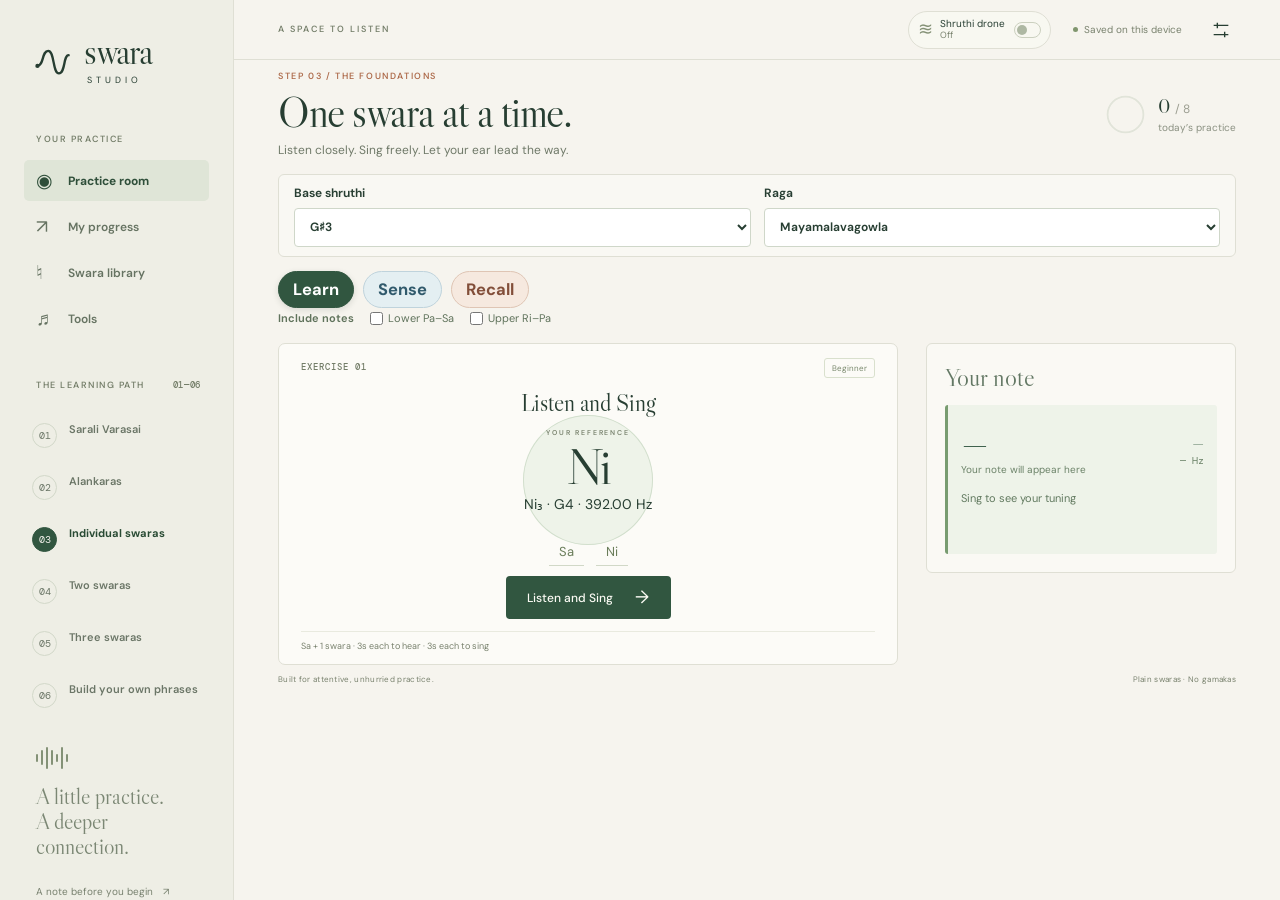
==== swara-studio/index.html @ 6e3288e9 "Give students longer to read feedback before retries" ====
<!doctype html>
<html lang="en">
<head>
  <meta charset="UTF-8"><meta name="viewport" content="width=device-width, initial-scale=1.0">
  <meta name="robots" content="noindex, nofollow, noarchive">
  <meta name="theme-color" content="#f5f3ed">
  <meta name="description" content="Practice Carnatic swaras, develop your ear, and see your singing in real time. A personal music practice studio.">
  <title>Swara Studio — Listen. Sing. Find your pitch.</title>
  <link rel="icon" href="icon.svg" type="image/svg+xml">
  <link rel="stylesheet" href="styles.css?v=20261127-6">
  <script type="module" src="app.js?v=20261127-8"></script>
</head>
<body>
  <a class="skip-link" href="#main">Skip to practice</a>
  <aside class="sidebar">
    <a class="brand" href="#practice" aria-label="Swara Studio home"><svg viewBox="0 0 40 40" fill="none" aria-hidden="true"><path d="M6 25c6 0 4-14 10-14s4 21 10 21 4-17 9-17" stroke="currentColor" stroke-width="2.2" stroke-linecap="round"/><circle cx="6" cy="25" r="2" fill="currentColor"/></svg><span>swara<span class="brand-sub">STUDIO</span></span></a>
    <div class="side-label">YOUR PRACTICE</div>
    <nav class="main-nav" aria-label="Main navigation">
      <button class="nav-item active" data-view="practice"><span class="nav-icon">◉</span> Practice room</button>
      <button class="nav-item" data-view="progress"><span class="nav-icon">↗</span> My progress</button>
      <button class="nav-item" data-view="library"><span class="nav-icon">♮</span> Swara library</button>
      <button class="nav-item" data-view="tools"><span class="nav-icon">♬</span> Tools</button>
    </nav>
    <div class="path-heading"><span class="side-label">THE LEARNING PATH</span><span class="tiny-label">01—06</span></div>
    <nav class="learning-path" aria-label="Training steps">
      <button class="path-item" data-view="sarali"><span class="path-number">01</span><span>Sarali Varasai</span></button>
      <button class="path-item" data-view="alankara"><span class="path-number">02</span><span>Alankaras</span></button>
      <button class="path-item active" data-step="1"><span class="path-number">03</span><span>Individual swaras</span></button>
      <button class="path-item" data-step="2"><span class="path-number">04</span><span>Two swaras</span></button>
      <button class="path-item" data-step="3"><span class="path-number">05</span><span>Three swaras</span></button>
      <button class="path-item" data-view="session"><span class="path-number">06</span><span>Build your own phrases</span></button>
    </nav>
    <div class="sidebar-bottom"><div class="small-sound" aria-hidden="true"><i></i><i></i><i></i><i></i><i></i><i></i><i></i></div><p>A little practice.<br>A deeper connection.</p><button id="help-open" class="text-button">A note before you begin <span>↗</span></button></div>
  </aside>
  <div class="workspace">
    <header class="topbar"><span class="topbar-label">A SPACE TO LISTEN</span><div class="topbar-right"><button id="drone-toggle" class="drone-button" aria-label="Shruthi drone: off" aria-pressed="false"><span class="drone-symbol" aria-hidden="true">≋</span><span>Shruthi drone<small id="drone-status">Off</small></span><span class="switch" aria-hidden="true"></span></button><span class="local-status"><i></i> Saved on this device</span><button id="settings-open" class="icon-button" aria-label="Practice settings"><svg viewBox="0 0 24 24" fill="none" stroke="currentColor" stroke-width="1.5" aria-hidden="true"><path d="M4 7h16M4 17h16M8 4v6M16 14v6"/></svg></button></div></header>
    <main id="main" tabindex="-1">
      <section id="sarali-view" class="view" hidden></section>
      <section id="alankara-view" class="view" hidden></section>
      <section id="practice-view" class="view">
        <div class="page-heading"><div><p class="eyebrow" id="step-eyebrow">STEP 03 / THE FOUNDATIONS</p><h1 id="page-title">One swara at a time.</h1><p class="page-description" id="page-description">Listen closely. Sing freely. Let your ear lead the way.</p></div><div class="daily-goal"><svg viewBox="0 0 48 48" aria-hidden="true"><circle cx="24" cy="24" r="20"/><circle id="goal-ring" cx="24" cy="24" r="20"/></svg><span><strong id="today-count">0 <span>/ 8</span></strong><small>today’s practice</small></span></div></div>
        <div class="session-bar"><div id="practice-selection" class="practice-selection"></div></div>
        <div id="exercise-tabs" class="exercise-tabs" role="tablist" aria-label="Practice type"><button role="tab" aria-selected="true" data-mode="sing">Learn</button><button role="tab" aria-selected="false" data-mode="name">Sense</button><button role="tab" aria-selected="false" data-mode="memory">Recall</button></div>
        <div id="octave-options" class="octave-options" role="group" aria-label="Additional notes"><span>Include notes</span><label><input id="include-lower" type="checkbox"> Lower Pa–Sa</label><label><input id="include-upper" type="checkbox"> Upper Ri–Pa</label></div>
        <div class="practice-layout">
          <section class="exercise-panel" id="exercise-panel" aria-labelledby="exercise-title">
            <div class="exercise-header"><span class="label" id="exercise-count">EXERCISE 01</span><span class="level-tag" id="level-tag">Beginner</span></div>
            <h2 id="exercise-title">Listen and Sing</h2>
            <section id="feedback" class="feedback" aria-live="polite" hidden></section>
            <div class="note-stage" id="note-stage"><div class="sound-orbit" aria-hidden="true"><svg viewBox="0 0 230 230"><circle cx="115" cy="115" r="109"/><circle cx="115" cy="115" r="91"/><circle cx="115" cy="115" r="73"/><path d="M1 115h27m174 0h27M115 1v27m0 174v27"/></svg></div><div class="recall-fill" id="recall-fill" role="progressbar" aria-label="Pitch feedback for the current swara" aria-valuemin="0" aria-valuemax="100" aria-valuenow="0" aria-valuetext="No singing detected"><div id="pitch-fill-segments" class="pitch-fill-segments" aria-hidden="true"></div></div><div class="reference-note"><span class="note-kicker" id="note-kicker">YOUR REFERENCE</span><strong id="target-name">Sa</strong><span id="target-western">G♯3 · 207.65 Hz</span><span id="pitch-feedback-state" class="pitch-feedback-state"></span></div></div>
            <div class="sequence" id="sequence" hidden></div>
            <div class="phase-strip"><span class="phase-dot" id="phase-dot"></span><span id="phase-label">A quiet breath, then begin.</span><span class="phase-time" id="phase-time"></span></div>
            <div class="exercise-actions"><button id="preview-note" class="secondary-button" aria-label="Play the swara"><svg viewBox="0 0 20 20" fill="none" stroke="currentColor" stroke-width="1.5" aria-hidden="true"><path d="M3 8v4h3l4 3V5L6 8H3zM13 6c3 2 3 6 0 8M15 3c5 4 5 10 0 14"/></svg><span>Play</span></button><button id="begin" class="primary-button"><span>Listen and Sing</span><span aria-hidden="true">→</span></button></div>
            <div id="answer-options" class="answer-options" hidden aria-label="Name the swaras in order"></div>
            <div id="answer-controls" class="answer-controls" hidden><button id="answer-undo" class="secondary-button" type="button" disabled>Undo last</button><button id="answer-clear" class="secondary-button" type="button" disabled>Clear all</button><button id="answer-submit" class="primary-button" type="button" disabled>Check answer <span aria-hidden="true">→</span></button></div>
            <div class="panel-foot"><span id="duration-caption">3s per reference swara · 3s singing</span></div>
          </section>
          <aside class="pitch-panel" aria-labelledby="pitch-title">
            <h2 id="pitch-title">Your note</h2>
            <div class="practice-live-readout" aria-label="Current sung pitch">
              <div class="practice-live-notes"><div><strong id="detected-note" aria-live="polite">—</strong><span id="detected-full">Your note will appear here</span></div><div><strong id="detected-western">—</strong><span id="detected-hz">— Hz</span></div></div>
              <p id="detected-cents">Sing to see your tuning</p>
            </div>
          </aside>
        </div>
        <footer class="page-footer"><span>Built for attentive, unhurried practice.</span><span>Plain swaras · No gamakas</span></footer>
      </section>
      <section id="progress-view" class="view" hidden></section>
      <section id="session-view" class="view" hidden></section>
      <section id="library-view" class="view" hidden></section>
      <section id="tools-view" class="view" hidden></section>
    </main>
  </div>
  <dialog id="settings-dialog"><form method="dialog"><div class="dialog-heading"><div><p class="eyebrow">MAKE IT YOURS</p><h2>Practice settings</h2></div><button class="icon-button dialog-close" aria-label="Close settings" value="cancel">✕</button></div><p class="dialog-description">A comfortable starting note makes room for better listening.</p><label for="shruthi-select">Base shruthi <span>Your Sa</span></label><select id="shruthi-select"></select><label for="raga-select">Raga</label><select id="raga-select"><option value="mayamalavagowla">Mayamalavagowla</option><option value="kalyani">Kalyani</option><option value="sankarabharanam">Sankarabharanam</option><option value="harikambhoji">Harikambhoji</option><option value="kharaharapriya">Kharaharapriya</option><option value="mohanam">Mohanam</option></select><p class="field-note">Practice notes and naming choices follow the selected raga. Explore their scales in the Swara library.</p><label for="level-select">Difficulty</label><select id="level-select"><option value="beginner">Beginner · ±35 cents</option><option value="intermediate">Intermediate · ±25 cents</option><option value="advanced">Advanced · ±15 cents</option></select><div class="form-columns"><div><label for="duration-select">Reference swara playback</label><select id="duration-select"><option value="3" selected>3 seconds per swara</option><option value="5">5 seconds per swara</option><option value="10">10 seconds per swara</option></select></div><div><label for="response-select">Time to sing</label><select id="response-select"><option value="3" selected>3 seconds per note</option><option value="5">5 seconds per note</option><option value="10">10 seconds per note</option></select></div></div><button id="settings-save" value="save" class="primary-button full-width">Save settings <span>→</span></button></form></dialog>
  <dialog id="help-dialog"><form method="dialog"><div class="dialog-heading"><div><p class="eyebrow">WELCOME TO SWARA STUDIO</p><h2>Make space for a note.</h2></div><button class="icon-button" aria-label="Close guide">✕</button></div><div class="help-steps"><p><strong>01 &nbsp; Settle into your shruthi.</strong>Choose a comfortable base shruthi in Practice settings. You can change your Sa anytime.</p><p><strong>02 &nbsp; Listen, then sing.</strong>Use headphones and a quiet room. Begin practice, allow the microphone, and follow the prompts.</p><p><strong>03 &nbsp; Watch your voice.</strong>During practice, Your note shows the swara you are singing. Open Tools → Sing when you want the full pitch graph.</p></div><p class="privacy-note">Your microphone is used for pitch feedback and singing practice when you start them. Recordings and pitch analysis stay in this browser. Progress is saved on this device.</p><button class="primary-button full-width">Let’s practice <span>→</span></button></form></dialog>
  <div id="toast" class="toast" role="status" hidden></div>
</body>
</html>
---- swara-studio/styles.css ----
@import url('https://fonts.googleapis.com/css2?family=DM+Sans:wght@400;450;500;550;600;650;700&family=DM+Mono:wght@400;500&family=Libre+Caslon+Display&display=swap');
:root{--paper:#f6f4ee;--panel:#fcfbf7;--ink:#273e32;--muted:#7b8075;--line:#dfdfd4;--green:#315640;--pale:#e9ede2;--accent:#ac6848;--serif:'Libre Caslon Display',Georgia,serif;--sans:'DM Sans',Arial,sans-serif;--mono:'DM Mono',monospace}*{box-sizing:border-box}body{margin:0;background:var(--paper);color:var(--ink);font:14px/1.5 var(--sans);-webkit-font-smoothing:antialiased}button,input,select{font:inherit}button,a,select{-webkit-tap-highlight-color:transparent}button{color:inherit;cursor:pointer}button:disabled{cursor:wait;opacity:.55}button{border:0;background:none}a{color:inherit;text-decoration:none}button:focus-visible,a:focus-visible,select:focus-visible{outline:2px solid var(--accent);outline-offset:4px}button:hover:not(:disabled){filter:brightness(.96)}[hidden]{display:none!important}h1,h2,h3,p{margin:0}svg{display:block}small{font-size:12px}.skip-link{position:fixed;z-index:100;left:16px;top:-100px;background:var(--panel);padding:12px}.skip-link:focus{top:12px}.sidebar{position:fixed;inset:0 auto 0 0;width:234px;border-right:1px solid var(--line);padding:36px 24px 26px;display:flex;flex-direction:column;background:#eeeee5;z-index:10}.brand{display:flex;gap:10px;align-items:center;margin:0 7px 48px}.brand svg{width:43px;height:43px}.brand>span{font-family:var(--serif);font-size:37px;line-height:.82;letter-spacing:-1.5px}.brand-sub{font-family:var(--sans);font-size:9px;letter-spacing:4px;display:block;margin-top:11px;margin-left:3px}.side-label,.label,.tiny-label,.eyebrow,.note-kicker,.topbar-label{font-size:10px;font-weight:550;letter-spacing:1.5px}.side-label{color:#868b7f;font-size:9px}.sidebar>.side-label{margin-left:12px}.main-nav{display:grid;gap:5px;margin-top:14px}.nav-item{text-align:left;display:flex;align-items:center;gap:12px;padding:11px 12px;border-radius:5px;font-size:12px;color:#667362}.nav-icon{font-size:19px;line-height:1;width:20px;font-weight:400}.nav-item.active{background:#dfe5d7;color:#2f4f3a;font-weight:600}.path-heading{display:flex;justify-content:space-between;align-items:center;margin:40px 8px 18px 12px}.tiny-label{font-family:var(--mono);font-size:9px;letter-spacing:.7px;color:#8b8f82}.learning-path{display:grid;gap:5px}.path-item{display:flex;gap:12px;text-align:left;padding:10px 8px;border-radius:4px;position:relative;font-size:11px;align-items:flex-start;color:#6b7667}.path-number{height:25px;width:25px;flex-shrink:0;border:1px solid #d2d8c9;border-radius:50%;display:grid;place-items:center;font:10px var(--mono);margin-top:2px}.path-item.active .path-number{background:var(--green);color:#f6f4ee;border-color:var(--green)}.path-item.active{color:#294b34}.path-item.active>span:last-child{font-weight:600}.path-item small{display:block;font-size:10px;color:#909486;font-weight:400;margin-top:3px}.sidebar-bottom{margin-top:auto;padding:30px 12px 0}.sidebar-bottom p{font-family:var(--serif);font-size:22px;line-height:1.15;color:#7b8774;margin-top:16px}.text-button{font-size:10px;padding:0;margin-top:24px;color:#78816f;display:flex;gap:10px}.small-sound{display:flex;align-items:center;gap:3px;height:20px;color:#849277}.small-sound i{width:2px;height:8px;background:currentColor;border-radius:2px}.small-sound i:nth-child(2n){height:15px}.small-sound i:nth-child(3n){height:22px}.workspace{margin-left:234px}.topbar{height:77px;display:flex;align-items:center;justify-content:space-between;padding:0 44px;border-bottom:1px solid var(--line)}.topbar-label{font-size:9px;color:#8a8d80;letter-spacing:2px}.topbar-right{display:flex;gap:22px;align-items:center}.local-status{font-size:10px;color:#929587;display:flex;align-items:center;gap:6px}.local-status i{width:5px;height:5px;border-radius:100%;background:#80966e}.icon-button{width:32px;height:32px;display:grid;place-items:center}.icon-button svg{width:22px;height:22px}main{max-width:1440px;padding:36px 44px 0;margin:0 auto;outline:none}.page-heading{display:flex;justify-content:space-between;align-items:center;margin-bottom:30px}.eyebrow{color:var(--accent);font-size:9px;letter-spacing:1.6px}.page-heading h1{font:54px/1.12 var(--serif);letter-spacing:-1.5px;margin-top:8px}.page-description{color:#898d7f;font-size:12px;margin-top:9px}.daily-goal{display:flex;gap:11px;align-items:center}.daily-goal svg{width:43px;height:43px;transform:rotate(-90deg)}.daily-goal circle{fill:none;stroke:#e1e4d9;stroke-width:2}.daily-goal circle:last-child{stroke:#789169;stroke-dasharray:125.67;stroke-dashoffset:125.67;transition:stroke-dashoffset .4s}.daily-goal strong{font:20px var(--serif);display:block}.daily-goal strong span{font:12px var(--sans);color:#9b9d90}.daily-goal small{font-size:10px;color:#8a9081;display:block;margin-top:2px}.session-bar{display:flex;border:1px solid var(--line);border-radius:6px;background:#f9f8f3;min-height:74px;align-items:center}.session-setting{display:flex;flex-direction:column;text-align:left;gap:5px;padding:12px 24px;min-width:205px;border-right:1px solid var(--line)}.label{color:#939587;font-size:8px;letter-spacing:1.3px}.session-setting>span:last-child{display:flex;gap:11px;align-items:baseline;width:100%}.session-setting strong{font-size:13px;font-weight:500}.session-setting small{font:9px var(--mono);color:#979b8d}.chevron{margin-left:auto;font-size:14px;color:#929887}.raga-setting{flex:1}.raga-setting strong{font-size:12px}.drone-button{display:flex;align-items:center;gap:12px;padding:15px 21px;font-size:11px;text-align:left}.drone-button small{display:block;font-size:9px;color:#999f8f}.drone-symbol{font-size:27px;color:#849176}.switch{width:27px;height:16px;border:1px solid #cbd0bf;border-radius:20px;padding:2px;margin-left:4px}.switch:after{content:'';display:block;background:#aeb8a3;width:10px;height:10px;border-radius:50%;transition:transform .2s}.drone-button[aria-pressed=true] .switch{background:var(--green);border-color:var(--green)}.drone-button[aria-pressed=true] .switch:after{background:#fff;transform:translateX(10px)}.exercise-tabs{display:flex;gap:27px;border-bottom:1px solid var(--line);margin:26px 0 24px}.exercise-tabs button{padding:0 0 14px;font-size:11px;position:relative;color:#8b9082;white-space:nowrap}.exercise-tabs button[aria-selected=true]{color:var(--green);font-weight:600}.exercise-tabs button[aria-selected=true]:after{content:'';position:absolute;bottom:-1px;left:0;right:0;height:2px;background:var(--green)}.practice-layout{display:grid;grid-template-columns:minmax(0,1fr) 224px;gap:28px}.exercise-panel{background:var(--panel);border:1px solid var(--line);border-radius:7px;padding:22px 28px 15px;min-width:0}.exercise-header{display:flex;justify-content:space-between;align-items:center}.exercise-header .label{font-family:var(--mono);font-size:9px;letter-spacing:1px}.level-tag{font-size:8px;color:#78886c;border:1px solid #d9e0cd;border-radius:3px;padding:3px 7px}.exercise-panel h2{font:29px/1.2 var(--serif);text-align:center;letter-spacing:-.2px;margin-top:23px}.exercise-instruction{text-align:center;font-size:11px;color:#949689;margin:8px auto 0;max-width:390px;min-height:17px}.note-stage{height:229px;display:flex;align-items:center;justify-content:center;position:relative;margin-top:5px}.sound-orbit{position:absolute;width:211px;opacity:.85;transition:transform .5s}.sound-orbit circle{fill:none;stroke:#e5e8db;stroke-width:1}.sound-orbit circle:nth-child(2){stroke-dasharray:1 5}.sound-orbit path{fill:none;stroke:#e2e6d8;stroke-width:1}.reference-note{display:flex;flex-direction:column;align-items:center;z-index:1}.note-kicker{font-size:7px;color:#9aa18c;letter-spacing:1.8px}.reference-note>strong{font:77px/.98 var(--serif);letter-spacing:-2px;margin:10px 0 8px}.reference-note>span:last-child{font:9px var(--mono);color:#909b82;letter-spacing:.2px}.note-stage.playing .sound-orbit{animation:breathe 2s infinite ease-in-out}.note-stage.playing .sound-orbit circle{stroke:#b5c4a1}.note-stage.recording .sound-orbit circle{stroke:#c3a689}.note-stage.recording .sound-orbit{animation:breathe 2s infinite ease-in-out}.phase-strip{display:flex;justify-content:center;align-items:center;gap:7px;font-size:10px;color:#8f9586;min-height:24px;margin-bottom:18px}.phase-dot{width:5px;height:5px;background:#b6bfaa;border-radius:50%}.phase-time{font-family:var(--mono)}.phase-dot.active{background:#a56544;animation:blink 1.2s infinite}.exercise-actions{display:flex;gap:12px;justify-content:center}.primary-button,.secondary-button{height:43px;border-radius:4px;padding:0 18px;display:flex;align-items:center;justify-content:center;gap:22px;font-size:11px;font-weight:500}.primary-button{color:#fbfbf4;background:var(--green);min-width:165px}.primary-button span:last-child:not(:first-child){font-size:18px;font-weight:400}.secondary-button{border:1px solid #dfe3d5;background:#fafbf5;color:#6d7e60;gap:8px}.secondary-button svg{width:17px;height:17px}.panel-foot{border-top:1px solid #e9eadf;display:flex;justify-content:space-between;gap:8px;margin-top:22px;padding-top:14px;font-size:8px;color:#9da292;align-items:center}.memory-button{display:flex;align-items:center;gap:6px;font-size:8px;padding:0}.checkbox{border:1px solid #cbd4bd;width:10px;height:10px;border-radius:2px}.memory-button[aria-pressed=true] .checkbox{background:var(--green);border-color:var(--green)}.session-aside{padding:2px 0}.aside-title{display:flex;align-items:center;justify-content:space-between;margin-bottom:18px}.aside-title h2{font:21px var(--serif)}.aside-title .tiny-label{font-size:7px}.swara-grid{display:grid;grid-template-columns:repeat(4,1fr);gap:6px}.swara-key{height:62px;border:1px solid #dce0d1;border-radius:4px;display:flex;flex-direction:column;align-items:center;justify-content:center;gap:3px}.swara-key strong{font:22px/1 var(--serif)}.swara-key small{font:8px var(--mono);color:#9aa18f}.swara-key.active{background:var(--green);border-color:var(--green);color:#f5f5ec}.swara-key.active small{color:#b5c6a8}.swara-key .upper-dot{position:absolute;margin-top:-20px}.lesson-note{border-bottom:1px solid var(--line);padding:24px 0 23px;margin-bottom:20px}.lesson-note .eyebrow{font-size:8px;letter-spacing:1px;color:#a07a57}.lesson-note p{font:21px/1.3 var(--serif);margin-top:10px;color:#78836a}.note-signature{font-size:8px;color:#a0a58f;margin-top:16px;display:flex;gap:9px}.note-signature span{font-size:16px;line-height:10px}.session-summary>.label{display:block;margin-bottom:10px}.session-summary>div{display:flex;justify-content:space-between;font-size:10px;color:#8e9681;padding:6px 0}.session-summary strong{font:11px var(--mono);color:#637456}.pitch-panel{border:1px solid var(--line);border-radius:6px;background:#faf9f4;margin-top:26px;padding:22px 25px 0}.pitch-header{display:flex;align-items:center;justify-content:space-between}.pitch-header h2{font:24px var(--serif)}.pitch-header p{font-size:10px;color:#969c8b;margin-top:4px}.chart-legend{display:flex;gap:16px;font-size:8px;color:#8f9783}.chart-legend>span{display:flex;align-items:center;gap:5px}.chart-legend i{width:14px;height:2px;background:#95a97b}.chart-legend .legend-reference{border-top:1px dashed #c3b79c;background:none}.chart-wrap{height:180px;position:relative;margin-top:20px}#pitch-chart{width:100%;height:100%;display:block}.chart-empty{position:absolute;inset:0;display:flex;align-items:center;justify-content:center;gap:13px;pointer-events:none}.chart-empty>span{font:34px var(--serif);color:#b1baa4}.chart-empty p{color:#99a18e;font-size:11px;background:#faf9f4;padding:7px}.chart-empty small{display:block;color:#b0b5a6;font-size:9px;margin-top:4px}.pitch-readings{border-top:1px solid var(--line);display:flex;align-items:center;gap:44px;padding:17px 0}.pitch-readings>div:not(.pitch-status){min-width:100px}.pitch-readings strong{display:block;font:21px var(--serif);margin-top:4px}.pitch-readings strong small{font:9px var(--sans);color:#a2a893}.pitch-status{margin-left:auto;display:flex;align-items:center;gap:8px;font-size:9px;color:#9aa18f}.pitch-status i{height:5px;width:5px;border-radius:50%;background:#bdc6b2}.pitch-status i.on{background:#709263}.page-footer{display:flex;justify-content:space-between;font-size:8px;color:#a6ab9b;letter-spacing:.3px;padding:23px 0 27px}.feedback{margin-top:18px;padding:20px 24px;border-left:3px solid #879e71;background:#e9eddf;font-size:12px}.feedback h3{font:25px var(--serif);margin-bottom:5px}.feedback p{color:#6f7d61;line-height:1.7;max-width:650px}.feedback-actions{display:flex;gap:10px;margin-top:16px;align-items:center;flex-wrap:wrap}.feedback-actions audio{height:31px;width:200px}.feedback .secondary-button{height:34px}.feedback-stat{font-family:var(--mono);font-size:10px;margin-top:10px;color:#627653}.sequence{display:flex;justify-content:center;gap:12px;margin:-5px 0 10px}.sequence span{padding:4px 10px;border-bottom:1px solid #d1d8c7;color:#6a7d5a;font-size:13px}.sequence span.current{border-bottom:2px solid var(--accent);color:var(--accent)}.answer-options{display:grid;grid-template-columns:repeat(4,1fr);gap:8px;margin-top:16px}.answer-options button{border:1px solid #d2dac5;padding:10px;border-radius:4px;font-family:var(--serif);font-size:21px}.answer-options button:hover{background:#e9edde}.answer-options button.correct{background:#d5e2c6}.answer-options button.incorrect{background:#eddfd1}dialog{border:1px solid #dce0d0;border-radius:8px;padding:28px 32px;width:530px;max-width:calc(100% - 32px);background:var(--panel);color:var(--ink);box-shadow:0 20px 100px #26372026}dialog::backdrop{background:#21332655;backdrop-filter:blur(3px)}.dialog-heading{display:flex;align-items:flex-start;justify-content:space-between;gap:12px}.dialog-heading h2{font:35px/1.2 var(--serif);margin-top:6px}.dialog-description{font-size:12px;color:#8f9785;margin:14px 0 25px}dialog label{display:flex;justify-content:space-between;font-size:11px;font-weight:500;margin:16px 0 7px}dialog label span{color:#9ba18f;font-size:10px;font-weight:400}select{display:block;width:100%;border:1px solid #d7decc;border-radius:4px;padding:11px;background:#f7f8ef;color:#526948;font-size:12px}.field-note{font-size:10px;color:#979e8a;margin:8px 0 14px}.form-columns{display:grid;grid-template-columns:1fr 1fr;gap:16px}.full-width{width:100%;margin-top:24px;justify-content:space-between}.help-steps{display:grid;gap:20px;margin:27px 0}.help-steps p{font-size:12px;color:#8a9580;line-height:1.7}.help-steps strong{display:block;color:#53694a;font-size:12px;margin-bottom:4px}.privacy-note{font-size:10px;color:#969e8b;padding-top:16px;border-top:1px solid var(--line);line-height:1.7}.toast{position:fixed;bottom:25px;left:50%;transform:translateX(-50%);padding:13px 20px;background:#2d4a35;color:#f5f5eb;border-radius:5px;font-size:12px;max-width:90vw;z-index:100}.progress-intro{font:44px var(--serif);margin:12px 0 9px}.empty-progress{border-block:1px solid var(--line);padding:55px 0;margin-top:30px;display:flex;justify-content:space-between;align-items:center;gap:20px}.empty-progress h2{font:31px var(--serif);margin-bottom:8px}.empty-progress p{color:var(--muted);font-size:12px}.progress-stats{display:grid;grid-template-columns:repeat(3,1fr);border-block:1px solid var(--line);margin:30px 0}.progress-stats>div{padding:24px 0}.progress-stats strong{font:42px var(--serif);display:block;margin-top:8px}.data-table{width:100%;border-collapse:collapse;font-size:12px;margin-top:22px}.data-table td,.data-table th{text-align:left;border-bottom:1px solid var(--line);padding:16px 10px}.data-table th{font-size:9px;letter-spacing:1px;color:#939c86;font-weight:500}.data-table td{color:#78866c}.data-table td:first-child{color:var(--ink)}.section-title{font:29px var(--serif);margin:30px 0 9px}.library-note{border-left:2px solid #aab999;padding-left:20px;font:24px/1.4 var(--serif);color:#7c896c;margin:27px 0}.library-scale{display:flex;gap:8px;align-items:center;color:#819470;font:24px var(--serif);margin-top:26px;flex-wrap:wrap}.library-scale span{font:11px var(--sans);color:#aaa}.recommendation{padding:20px 0;border-block:1px solid var(--line);margin:24px 0;display:flex;justify-content:space-between;align-items:center;gap:20px}.recommendation p{font-size:12px;color:#8c9680;max-width:480px}.recommendation strong{display:block;font:24px var(--serif);color:var(--ink);margin-bottom:6px}.result-notes{display:flex;gap:12px;margin:12px 0;flex-wrap:wrap}.result-notes span{font-size:11px;border-bottom:1px solid #bbc9a9;padding:3px 0}.warning-text{color:#a36c4b!important}@keyframes breathe{50%{transform:scale(1.035);opacity:.6}}@keyframes blink{50%{opacity:.3}}@media(min-width:1500px){main{padding-top:48px}.page-heading{margin-bottom:36px}.note-stage{height:270px}.exercise-panel h2{margin-top:30px}.pitch-panel{margin-top:30px}.chart-wrap{height:200px}.practice-layout{grid-template-columns:minmax(0,1fr) 270px;gap:36px}}@media(max-width:1190px){.sidebar{width:209px;padding-inline:18px}.workspace{margin-left:209px}.topbar{padding:0 28px}main{padding:30px 28px 0}.practice-layout{grid-template-columns:minmax(0,1fr) 195px;gap:20px}.exercise-panel{padding-inline:20px}.exercise-tabs{gap:19px}.session-setting{padding-inline:18px;min-width:166px}.raga-setting small{display:none}.drone-button{padding-inline:15px;gap:8px}.pitch-readings{gap:22px}.exercise-panel h2{font-size:27px}.panel-foot{font-size:7px}.memory-button{font-size:7px}.lesson-note p{font-size:19px}}@media(max-width:980px){.sidebar{width:180px;padding-inline:14px}.workspace{margin-left:180px}.brand{gap:4px;margin-left:0}.brand>span{font-size:34px}.nav-item{padding:10px 7px;font-size:11px;gap:8px}.path-item{gap:8px;padding-inline:2px;font-size:10px}.path-heading{margin-inline:4px}.path-item small{font-size:8px}.path-number{width:23px;height:23px}.practice-layout{grid-template-columns:minmax(0,1fr)}.session-aside{display:grid;grid-template-columns:1fr 1fr;gap:0 25px}.aside-title{grid-column:1;margin-bottom:12px}.swara-grid{grid-column:1;grid-row:2}.lesson-note{grid-column:2;grid-row:1/4;padding:0;margin:0;border:0}.session-summary{display:none}.session-bar{flex-wrap:wrap}.drone-button{padding-inline:12px}.session-setting{min-width:145px;padding:13px}.session-setting strong{font-size:11px}.raga-setting{min-width:170px}.session-setting small{font-size:8px}.page-heading h1{font-size:46px}.daily-goal{gap:7px}.daily-goal small{font-size:8px}.exercise-tabs{justify-content:space-between;gap:10px}.exercise-tabs button{font-size:10px}.pitch-readings{gap:20px}.pitch-readings>div:not(.pitch-status){min-width:80px}.pitch-status{max-width:90px}.local-status{display:none}.topbar{height:65px}}@media(max-width:720px){.sidebar{position:static;width:auto;height:auto;border-right:0;border-bottom:1px solid var(--line);padding:15px 20px;flex-direction:row;align-items:center;justify-content:space-between;flex-wrap:wrap;gap:14px}.brand{margin:0;gap:5px}.brand svg{width:30px;height:30px}.brand>span{font-size:29px}.brand-sub{font-size:6px;letter-spacing:3px;margin-top:7px}.sidebar>.side-label,.path-heading,.sidebar-bottom{display:none}.main-nav{display:flex;margin:0;gap:5px}.nav-item{font-size:0;padding:8px}.nav-icon{font-size:20px}.learning-path{display:flex;width:100%;justify-content:space-between;gap:3px;border-top:1px solid var(--line);padding-top:11px}.path-item{align-items:center;gap:5px;padding:2px}.path-item>span:last-child{font-size:9px}.path-item small{display:none}.path-item:nth-child(n+3)>span:last-child{display:none}.path-number{width:22px;height:22px;font-size:8px}.workspace{margin-left:0}.topbar{height:42px;padding:0 20px}.topbar-label{font-size:7px}.icon-button{height:28px;width:28px}.topbar-right{gap:6px}main{padding:26px 20px 0}.page-heading{margin-bottom:23px;align-items:flex-start}.page-heading h1{font-size:44px;margin-top:8px}.eyebrow{font-size:8px}.page-description{font-size:10px;max-width:230px;line-height:1.7}.daily-goal{margin-top:20px}.daily-goal svg{width:33px;height:33px}.daily-goal strong{font-size:17px}.daily-goal small{font-size:7px}.session-bar{border-radius:5px}.session-setting{min-width:0;width:37%;padding:10px 12px;gap:5px}.session-setting>span:last-child{gap:6px}.session-setting small{display:none}.session-setting strong{font-size:10px}.session-setting.raga-setting{width:63%;border-right:0}.drone-button{width:100%;justify-content:flex-start;border-top:1px solid var(--line);padding:8px 12px;gap:9px}.drone-button small{display:inline;margin-left:8px}.drone-symbol{font-size:21px;line-height:1}.drone-button .switch{margin-left:auto}.exercise-tabs{gap:22px;overflow-x:auto;margin-top:23px;justify-content:flex-start}.exercise-tabs button{font-size:9px;padding-bottom:12px}.practice-layout{gap:22px}.exercise-panel{padding:16px 16px 12px}.exercise-panel h2{font-size:26px;margin-top:19px}.exercise-instruction{font-size:10px;max-width:280px;line-height:1.6}.note-stage{height:215px}.sound-orbit{width:198px}.reference-note>strong{font-size:74px}.reference-note>span:last-child{font-size:8px}.primary-button,.secondary-button{font-size:10px;padding-inline:13px;gap:10px;min-width:0;height:42px}.primary-button{min-width:139px}.exercise-actions{gap:8px}.panel-foot{font-size:7px}.memory-button{font-size:7px}.session-aside{gap:0 20px}.aside-title h2{font-size:20px}.aside-title .tiny-label{display:none}.swara-grid{gap:4px}.swara-key{height:48px}.swara-key strong{font-size:19px}.swara-key small{font-size:6px}.lesson-note p{font-size:19px}.lesson-note .eyebrow{font-size:7px}.note-signature{font-size:7px;margin-top:12px}.pitch-panel{padding:18px 16px 0;margin-top:24px}.pitch-header h2{font-size:23px}.pitch-header p{font-size:9px;max-width:175px}.chart-legend{flex-direction:column;gap:6px;font-size:7px}.chart-wrap{height:170px;margin-top:13px}.pitch-readings{gap:12px;flex-wrap:wrap;padding:14px 0}.pitch-readings>div:not(.pitch-status){flex:1;min-width:70px}.pitch-readings strong{font-size:19px}.pitch-readings .label{font-size:6px}.pitch-status{display:none}.page-footer{font-size:7px;gap:12px}.form-columns{grid-template-columns:1fr;gap:0}dialog{padding:23px}.dialog-heading h2{font-size:32px}.empty-progress{align-items:flex-start;flex-direction:column}.progress-stats strong{font-size:34px}.data-table{font-size:10px}.data-table td,.data-table th{padding:12px 5px}.data-table th{font-size:7px}.recommendation{align-items:flex-start;flex-direction:column}.page-heading h1.long-title{font-size:37px}}@media(prefers-reduced-motion:reduce){*,*:before,*:after{animation:none!important;transition:none!important}}
/* Keep the paper palette legible at small sizes. */
.page-description,.exercise-instruction,.phase-strip,.pitch-header p,.help-steps p,.dialog-description{color:#6f7968}.side-label,.label,.tiny-label,.topbar-label,.note-kicker{color:#737d68}.path-item small,.local-status,.session-setting small,.drone-button small,.swara-key small,.note-signature,.session-summary>div,.field-note,.chart-legend,.pitch-status,.page-footer,.panel-foot,.chart-empty p,.chart-empty small{color:#78816d}.reference-note>span:last-child{color:#738367}.exercise-tabs button{color:#727e68}.lesson-note p{color:#647456}.label{font-size:9px}.exercise-instruction,.phase-strip{font-size:12px}.primary-button,.secondary-button{font-size:12px}.panel-foot,.memory-button{font-size:9px}.pitch-header p{font-size:11px}.pitch-status{font-size:10px}.session-summary>div{font-size:11px}.chart-legend{font-size:9px}.exercise-panel h2{margin-top:19px}.note-stage{height:210px}.exercise-tabs{margin-top:24px;margin-bottom:22px}@media(max-width:720px){.exercise-instruction{font-size:11px}.phase-strip{font-size:10px}.panel-foot,.memory-button{font-size:8px}.primary-button,.secondary-button{font-size:11px}.pitch-header p{font-size:10px}.label{font-size:8px}.session-setting strong{font-size:12px}.exercise-tabs button{font-size:10px}.note-stage{height:205px}.page-description{font-size:11px}.path-item{min-height:28px}.swara-key small{font-size:7px}}

/* Local practice layout: keep the pitch trace beside the note controls. */
.practice-layout{grid-template-columns:minmax(0,1fr) minmax(300px,360px);align-items:start}
.practice-layout>.pitch-panel{margin-top:0;padding:22px 20px 4px;min-width:0}
.practice-layout .pitch-header h2{font-size:24px}
.chart-target{display:flex;align-items:baseline;justify-content:space-between;gap:8px;margin-top:18px;padding:12px 0;border-top:1px solid var(--line)}
.chart-target strong{font:21px var(--serif);color:var(--green);text-align:right}
.practice-layout .chart-legend{justify-content:flex-start;gap:14px}
.practice-layout .chart-wrap{height:215px;margin-top:12px}
.practice-layout .chart-empty{flex-direction:column;gap:4px;text-align:center}
.practice-layout .chart-empty p{font-size:10px}
.practice-layout .pitch-readings{display:grid;grid-template-columns:1fr 1fr;gap:12px;padding-top:14px}
.practice-layout .pitch-readings>div:not(.pitch-status){min-width:0}
.practice-layout .pitch-readings strong{font-size:20px}
.practice-layout .pitch-status{display:flex;grid-column:1/-1;margin:0}
.practice-layout.listening-only{grid-template-columns:minmax(0,760px);justify-content:center}
.practice-layout.listening-only>.pitch-panel{display:none}
.exercise-panel.show-result #exercise-title,.exercise-panel.show-result .exercise-instruction,.exercise-panel.show-result .note-stage,.exercise-panel.show-result .sequence,.exercise-panel.show-result .phase-strip,.exercise-panel.show-result .exercise-actions,.exercise-panel.show-result .answer-options,.exercise-panel.show-result .panel-foot{display:none}
.exercise-panel.show-result .feedback{margin-top:14px;padding:16px 18px;border-radius:4px}
.exercise-panel.show-result .feedback h3{font-size:23px}
.exercise-panel.show-result .feedback-actions{margin-top:12px}
@media(max-width:1080px){.practice-layout{grid-template-columns:minmax(0,1fr) 300px}}
@media(max-width:850px){.practice-layout{grid-template-columns:1fr}.practice-layout>.pitch-panel{margin-top:0}.practice-layout .chart-wrap{height:190px}}
@media(min-width:851px) and (max-height:900px){
  .topbar{height:60px}
  main{padding-top:10px}
  .page-heading{margin-bottom:15px}
  .page-heading h1{font-size:43px;margin-top:4px}
  .page-description{margin-top:5px}
  .session-bar{min-height:58px}
  .session-setting{padding-top:8px;padding-bottom:8px}
  .drone-button{padding-top:9px;padding-bottom:9px}
  .exercise-tabs{margin-top:14px;margin-bottom:12px}
  .exercise-tabs button{padding-bottom:10px}
  .exercise-panel{padding:14px 22px 10px}
  .exercise-panel h2{font-size:24px;margin-top:11px}
  .exercise-instruction{margin-top:4px}
  .note-stage{height:125px;margin-top:0}
  .sound-orbit{width:122px}
  .reference-note>strong{font-size:50px;margin:4px 0 3px}
  .phase-strip{margin-bottom:8px}
  .panel-foot{margin-top:12px;padding-top:8px}
  .practice-layout>.pitch-panel{padding:14px 18px 4px}
  .practice-layout .pitch-header h2{font-size:21px}
  .chart-target{margin-top:9px;padding:8px 0}
  .practice-layout .chart-wrap{height:145px}
  .practice-layout .pitch-readings{padding-top:10px;padding-bottom:10px}
  .page-footer{padding-top:8px;padding-bottom:8px}
}

.chart-legend .legend-reference{border:0;background:#729363}
.chart-legend .legend-voice{background:#b27752}
.chart-legend .legend-playing{width:7px;height:7px;border-radius:50%;background:#456e4b}
.chart-empty{display:none}
@media(min-width:851px) and (max-height:900px){.practice-layout .chart-wrap{height:165px}}
.raga-grid{display:grid;grid-template-columns:repeat(2,minmax(0,1fr));gap:12px;margin:22px 0 30px}
.raga-card{border:1px solid var(--line);border-radius:6px;background:var(--panel);padding:18px;min-width:0}
.raga-card.selected{border-color:#9eae91;background:#f4f7ef}
.raga-card-heading,.raga-actions{display:flex;align-items:center;justify-content:space-between;gap:10px}
.raga-current{font-size:9px;color:var(--green);background:#dce8d4;padding:4px 7px;border-radius:10px}
.raga-card h2{font:27px var(--serif);color:var(--ink);margin:12px 0 7px}
.raga-card p{font-size:11px;line-height:1.55;color:var(--muted);min-height:34px}
.raga-scale{display:grid;grid-template-columns:72px minmax(0,1fr);gap:6px 10px;border-top:1px solid var(--line);padding-top:13px;margin-top:13px}
.raga-scale span{font-size:9px;color:var(--muted)}
.raga-scale strong{font:11px var(--mono);font-weight:500;color:var(--green);overflow-wrap:anywhere}
.raga-actions{margin-top:16px;flex-wrap:wrap}
.raga-actions .secondary-button{height:34px;min-width:0;padding:0 11px;font-size:10px}
.raga-actions a{font-size:10px;color:var(--green)}
@media(max-width:850px){.raga-grid{grid-template-columns:1fr}.raga-card p{min-height:0}}
dialog{max-height:calc(100vh - 32px);overflow-y:auto}

/* Short listening and tala games live beside the regular learning path. */
.challenge-toolbar{display:flex;align-items:center;justify-content:space-between;gap:16px;margin:23px 0 18px;padding:12px 17px;background:#f0f2e9;border:1px solid var(--line);border-radius:5px;color:#697a62;font-size:11px}
.challenge-toolbar strong{color:var(--green);font-weight:600}
.challenge-toolbar button{margin-left:8px;color:#50714d;text-decoration:underline;font-size:10px}
.challenge-toolbar label{display:flex;align-items:center;gap:10px;white-space:nowrap}
.challenge-toolbar select{width:auto;min-width:108px;padding:8px;font-size:11px}
.challenge-layout{display:grid;grid-template-columns:minmax(250px,310px) minmax(0,1fr);gap:20px;align-items:start}
.challenge-list{display:grid;gap:7px}
.challenge-card{display:grid;grid-template-columns:30px minmax(0,1fr) auto;gap:11px;align-items:start;text-align:left;width:100%;padding:13px 14px;border:1px solid var(--line);border-radius:5px;background:#faf9f4;color:var(--ink)}
.challenge-card:hover,.challenge-card:focus-visible{border-color:#92a887;background:#f4f7ef}
.challenge-card.selected{border-color:#75936e;background:#edf3e8;box-shadow:inset 3px 0 #75936e}
.challenge-card-number{font:17px var(--serif);color:#8ca17e}
.challenge-card small{display:block;font:8px var(--mono);letter-spacing:.7px;color:#718368;margin-bottom:3px}
.challenge-card strong{display:block;font:19px var(--serif);font-weight:400;line-height:1.1}
.challenge-card em{display:none}
.challenge-card-score{font:9px var(--mono);color:#587851;white-space:nowrap}
.challenge-stage{min-height:435px;padding:24px 28px;border:1px solid var(--line);border-radius:5px;background:var(--panel)}
.challenge-stage h2{font:33px/1.1 var(--serif);margin:9px 0 6px}
.challenge-stage>p:not(.challenge-status){color:#71816b;font-size:11px;line-height:1.55}
.challenge-feedback{margin:17px 0 0;padding:14px 17px;background:#f2eee4;border-left:3px solid #b59972;border-radius:3px;color:#755b42}
.challenge-feedback.good{background:#e9f0e3;border-left-color:#789a6c;color:#55754c}
.challenge-feedback strong{display:block;font:21px var(--serif)}
.challenge-feedback p{font-size:11px;line-height:1.5;margin-top:3px}
.challenge-display{display:flex;align-items:center;justify-content:center;min-height:165px;margin:18px 0 14px;border:1px dashed #d6decf;border-radius:5px;background:#fafbf6;text-align:center;padding:12px}
.challenge-placeholder>span{display:block;font:42px var(--serif);color:#a2b396}
.challenge-placeholder p{max-width:280px;color:#83917d;font-size:12px;line-height:1.5;margin:7px auto 0}
.challenge-mystery{font:34px/1.2 var(--serif);color:var(--green)}
.challenge-mystery span{color:#9bab91;padding:0 12px}
.challenge-mystery small{display:block;font:10px var(--sans);color:#889681;margin-top:8px}
.challenge-beat{font:68px/1 var(--serif);color:var(--green)}
.challenge-beat small{display:block;font:12px var(--sans);color:#82977a;margin-top:5px}
.challenge-beat.ghost{color:#aab5a4}
.challenge-phrase{display:flex;gap:9px;align-items:stretch;justify-content:center;flex-wrap:wrap}
.challenge-phrase span{min-width:58px;padding:12px 7px;border:1px solid #d7e0ce;border-radius:4px;font:22px var(--serif);color:#6d8562}
.challenge-phrase span.current{background:#e2ecd8;border-color:#88a779;color:#3f6540}
.challenge-phrase small{display:block;font:8px var(--mono);color:#71896e;margin-bottom:3px}
.challenge-options{display:flex;flex-wrap:wrap;gap:8px;margin:9px 0}
.challenge-options button{min-width:67px;padding:9px 13px;border:1px solid #cbd9c2;border-radius:4px;background:#fafbf5;color:#4f704b;font:19px var(--serif)}
.challenge-options button:hover,.challenge-options button:focus-visible{background:#e2edda}
.challenge-controls{display:flex;flex-wrap:wrap;align-items:center;gap:9px;margin-top:15px}
.challenge-controls .primary-button,.challenge-controls .secondary-button{height:39px;font-size:11px;min-width:0}
.challenge-tap{padding:14px 20px;border-radius:6px;border:1px solid #64865c;background:#dae8d1;color:#345d34;font-size:14px;font-weight:600;touch-action:manipulation;user-select:none}
.challenge-tap:active{transform:scale(.97);background:#bdd5b5}
.challenge-tap:disabled{opacity:.55;cursor:default}
.challenge-status{min-height:18px;margin-top:13px;font-size:11px;color:#788872}
@media(max-width:1100px){.challenge-layout{grid-template-columns:230px minmax(0,1fr)}.challenge-stage{padding:20px}}
@media(max-width:850px){.challenge-layout{grid-template-columns:1fr}.challenge-list{grid-template-columns:repeat(2,minmax(0,1fr))}.challenge-card{grid-template-columns:25px minmax(0,1fr) auto}.challenge-stage{min-height:390px}}
@media(max-width:580px){
  #challenges-view .progress-intro{font-size:35px;line-height:1.08;margin-top:8px}
  #challenges-view .page-description{max-width:100%;line-height:1.5}
  .challenge-toolbar{align-items:flex-start;flex-direction:column;margin:15px 0 12px;padding:10px 12px;gap:8px}
  .challenge-layout{display:flex;flex-direction:column;gap:10px}
  .challenge-list{display:flex;overflow-x:auto;max-width:100%;gap:7px;padding-bottom:5px;scroll-snap-type:x proximity}
  .challenge-card{flex:0 0 158px;grid-template-columns:20px minmax(0,1fr);gap:5px;padding:9px 10px;min-height:62px;scroll-snap-align:start}
  .challenge-card-number{font-size:15px}
  .challenge-card strong{font-size:17px}
  .challenge-card small{font-size:7px}
  .challenge-card{position:relative;padding-right:17px}
  .challenge-card-score{display:block;position:absolute;top:5px;right:5px;font-size:8px}
  .challenge-stage{width:100%;min-height:360px;padding:18px}
  .challenge-stage h2{font-size:29px}
  .challenge-display{min-height:125px;margin:13px 0}
  .challenge-mystery{font-size:28px}
  .challenge-phrase span{min-width:47px;font-size:19px}
}

/* Practice choices and editable naming answers. */
.exercise-tabs button{font-weight:650}
.exercise-tabs button[aria-selected=true]{font-weight:700}
.sequence span.chosen{background:#e4ecda;border-bottom:2px solid #63885c;border-radius:3px 3px 0 0;color:#315c35}
.answer-controls{display:flex;justify-content:center;align-items:center;gap:8px;flex-wrap:wrap;margin-top:10px}
.answer-controls .secondary-button,.answer-controls .primary-button{height:37px;min-width:0;padding:0 13px;font-size:11px}
.answer-controls .primary-button{margin-left:8px}
.exercise-panel.show-result .answer-controls{display:none}

/* Tools share the selected shruthi and raga with the practice room. */
.tool-tabs{display:flex;gap:26px;margin:24px 0 18px;border-bottom:1px solid var(--line)}
.tool-tabs button{position:relative;padding:0 2px 12px;font-size:12px;font-weight:650;color:#718068}
.tool-tabs button[aria-selected=true]{color:var(--green);font-weight:700}
.tool-tabs button[aria-selected=true]::after{content:'';position:absolute;left:0;right:0;bottom:-1px;height:2px;background:var(--green)}
.tool-surface{border:1px solid var(--line);border-radius:6px;background:var(--panel);padding:24px;max-width:1120px;margin-bottom:28px}
.tool-surface-heading{display:flex;align-items:flex-start;justify-content:space-between;gap:20px;margin-bottom:22px}
.tool-surface-heading h2{font:32px/1.1 var(--serif)}
.tool-surface-heading p{font-size:11px;color:#708069;margin-top:6px;line-height:1.5}
.tool-surface-heading .secondary-button{height:35px;min-width:0;white-space:nowrap;font-size:10px}
.ladder-layout{display:grid;grid-template-columns:minmax(290px,510px) minmax(230px,1fr);gap:35px;align-items:start}
.pitch-ladder{border:1px solid #dbe3d4;border-radius:5px;overflow:hidden;background:#fcfcf8}
.ladder-row{display:grid;grid-template-columns:27px minmax(0,1fr) 120px 55px;gap:10px;align-items:center;width:100%;min-height:34px;padding:0 12px;text-align:left;border-bottom:1px solid #e8ebe2;color:#85907d}
.ladder-row:last-child{border-bottom:0}
.ladder-row:hover,.ladder-row:focus-visible{background:#f0f4eb}
.ladder-row.in-raga{background:#f0f5eb;color:#416846}
.ladder-row.selected{background:#dcebd5;box-shadow:inset 4px 0 #628b5e;color:#294f32}
.ladder-position{font:10px var(--mono);color:#a1ac98}
.ladder-line{height:1px;background:#bbc9b7;position:relative}
.ladder-line::before{content:'';position:absolute;left:0;top:-3px;width:7px;height:7px;border-radius:50%;background:#c7cfc1}
.in-raga .ladder-line::before{background:#6d9367}
.ladder-row strong{font-size:12px;font-weight:650}
.ladder-row small{font:10px var(--mono);text-align:right}
.ladder-side{position:sticky;top:20px;padding-top:8px}
.tool-detail{display:flex;flex-direction:column;gap:7px;border-left:3px solid #7f9e73;background:#edf3e9;padding:17px 19px;color:#4c6b45}
.tool-detail strong{font:34px/1.1 var(--serif);color:#2f5438}
.tool-detail>span:last-child{font-size:11px;line-height:1.5}
.ladder-side>p,.tool-caption{font-size:11px;line-height:1.65;color:#708069;margin-top:18px}
.tool-key{display:flex;align-items:center;gap:7px;margin-top:20px;font-size:10px;color:#71806e;flex-wrap:wrap}
.tool-key i,.tool-key span{display:inline-block;width:9px;height:9px;border-radius:50%;background:#6d9367}
.tool-key span{margin-left:9px;background:#c7cfc1}
.piano-registers{position:relative;height:26px;color:#6d8167;font-size:10px;font-weight:600;white-space:nowrap}
.piano-registers span{position:absolute;top:1px;transform:translateX(-50%)}
.piano-scroll{overflow-x:auto;padding-bottom:12px;scrollbar-color:#b4c3aa #f1f4ec}
.piano{height:200px;position:relative;max-width:none}
.piano-key{position:absolute;top:0;display:flex;align-items:flex-end;justify-content:center;padding:0 2px 14px;white-space:normal;overflow-wrap:anywhere;text-align:center;touch-action:manipulation;transition:background .12s}
.piano-key.white{width:58px;height:196px;border:1px solid #b8c3b2;border-radius:0 0 5px 5px;background:#fffefb;color:#667b64;font-size:9px;z-index:1}
.piano-key.white.in-raga{background:#4f7954;border-color:#3e6545;color:#fff;font-weight:650}
.piano-key.black{width:38px;height:126px;border:1px solid #29392d;border-radius:0 0 4px 4px;background:#3e4940;color:#edf1e9;font-size:8px;z-index:2}
.piano-key.black.in-raga{background:#4f7954;border-color:#3e6545;color:#fff;font-weight:650}
.piano-key.selected{outline:3px solid #ad7650;outline-offset:-4px}
.piano-key.playing{box-shadow:0 4px 13px #3d613d50;outline:3px solid #ad7650;outline-offset:-4px}
.piano-key:focus-visible{outline:3px solid #ad7650;outline-offset:-4px;z-index:3}
.piano-footer{display:flex;align-items:stretch;justify-content:space-between;gap:16px;margin-top:12px}
.piano-footer .tool-detail{flex:1}
.piano-footer .secondary-button{height:auto;min-height:42px;align-self:stretch;white-space:nowrap}
.piano-footer .secondary-button:disabled{cursor:default}
.tool-caption{margin-top:12px}
@media(max-width:700px){
  .tool-surface{padding:16px}
  .tool-surface-heading{flex-direction:column;gap:12px}
  .ladder-layout{grid-template-columns:1fr;gap:12px}
  .ladder-side{position:static;padding:0}
  .pitch-ladder{max-width:none}
  .ladder-row{grid-template-columns:20px minmax(0,1fr) 100px 45px;gap:6px;padding:0 8px}
  .piano-registers{font-size:8px}
  .piano-footer{flex-direction:column}
  .piano-footer .secondary-button{align-self:flex-start;min-height:37px}
}

/* Keep the practice choices together while making their labels prominent. */
.exercise-tabs{display:flex;flex-wrap:nowrap;column-gap:27px;row-gap:2px;overflow:visible}
.exercise-tabs button{width:auto;flex:none;padding:0 0 14px;text-align:left;white-space:nowrap;font-size:16.5px;line-height:1.2}
.tool-tabs{display:grid;grid-template-columns:repeat(2,minmax(0,1fr));gap:0;max-width:1120px}
.tool-tabs button{width:100%;padding:12px 8px 14px;text-align:center;line-height:1.3}

/* One Swara Live display for Tools and every singing exercise. */
.live-toolbar{display:flex;align-items:center;gap:18px;margin:10px 0 16px}
.live-toolbar .primary-button{min-width:130px}
#tool-mic-status{font-size:12px;color:#64775f}
.swara-live-readout,.practice-live-readout{background:#eef3e9;border-left:3px solid #789c70;border-radius:3px;color:#31583c}
.swara-live-readout{padding:17px 21px;margin-bottom:15px}
.swara-live-note-row,.practice-live-notes{display:flex;align-items:center;justify-content:space-between;gap:12px}
.swara-live-note-row>div,.practice-live-notes>div{display:flex;flex-direction:column;min-width:0}
#tool-live-note{font:clamp(38px,4.5vw,58px)/1 var(--serif);overflow-wrap:anywhere}
#tool-live-name,#detected-full{font-size:11px;color:#6b8268;min-height:17px}
.swara-live-western,.practice-live-notes>div:last-child{text-align:right;align-items:flex-end;white-space:nowrap}
#tool-live-western,#detected-western{font:22px var(--serif)}
#tool-live-hz,#detected-hz{font:11px var(--mono);color:#6b8268}
.pitch-feedback-circle{position:relative;width:88px;height:88px;margin:12px auto 0;border-radius:50%;overflow:hidden;background:#f9fcf8;box-shadow:inset 0 0 0 1px #bfd1b9;color:#31583c}
.pitch-feedback-circle .pitch-circle-label{position:absolute;inset:0;display:grid;place-items:center;text-align:center;font:700 11px var(--sans);z-index:1}
.pitch-feedback-circle[data-pitch=sharp] .pitch-circle-label{color:#7d2626}
.pitch-feedback-circle[data-pitch=flat] .pitch-circle-label{color:#244d84}
#tool-live-cents{font-size:11px;margin-top:9px;color:#61795f}
.swara-live-trace{border:1px solid #dbe3d4;border-radius:5px;background:#fcfcf8;padding:13px 15px 10px}
.swara-live-section-heading{display:flex;align-items:center;justify-content:space-between;gap:12px;margin-bottom:6px}
.swara-live-section-heading h3,.swara-live-scale-section h3{font:22px var(--serif)}
.swara-live-section-heading button{height:31px;font-size:10px}
#tool-live-trace{width:100%;height:290px;display:block}
.swara-live-trace>p{font-size:10px;color:#788879;margin:4px 0 0}
.swara-live-scale-section{margin-top:18px}
.swara-live-scale-grid{display:grid;grid-template-columns:repeat(6,minmax(0,1fr));gap:5px;margin-top:10px}
.swara-live-scale-item{display:flex;flex-direction:column;gap:2px;border:1px solid #dce4d6;padding:7px 8px;border-radius:4px;min-width:0;color:#71836e;background:#fbfcf8}
.swara-live-scale-item.in-raga{background:#e9f1e5;border-color:#b9d0b5;color:#315b3c}
.swara-live-scale-item.active{outline:2px solid #ae754f;background:#d8ebd2}
.swara-live-scale-item strong{font-size:12px}
.swara-live-scale-item small{font-size:9px;white-space:nowrap;overflow:hidden;text-overflow:ellipsis}
.practice-live-readout{padding:12px 14px;margin:5px 0 12px}
#detected-note{font:32px/1 var(--serif);overflow-wrap:anywhere}
#detected-full{font-size:9px}
#detected-western{font-size:17px}
#detected-hz{font-size:10px}
.practice-live-caption{display:flex;align-items:center;justify-content:space-between;gap:6px;margin-top:8px;font-size:9px;color:#61795f}
.practice-live-caption .pitch-status{display:flex;align-items:center;gap:4px;margin:0;font-size:9px;white-space:nowrap}
.practice-layout .chart-legend{flex-wrap:wrap;gap:7px 13px}
.practice-layout .chart-wrap{height:208px;margin:8px 0 10px}
@media(min-width:851px) and (max-height:900px){.practice-layout .chart-wrap{height:145px}.practice-live-readout{padding:9px 12px;margin-bottom:8px}}
@media(max-width:720px){.swara-live-scale-grid{grid-template-columns:repeat(3,minmax(0,1fr))}.swara-live-readout{padding:14px}.swara-live-trace{padding:10px}.swara-live-section-heading h3{font-size:19px}#tool-live-trace{height:245px}.practice-layout .chart-legend{flex-direction:row}.practice-live-caption .pitch-status{display:flex}}
@media(max-width:580px){.exercise-tabs button{font-size:13.5px;padding:0 0 12px}.tool-tabs button{font-size:11px;padding-inline:4px}.live-toolbar{flex-direction:column;align-items:flex-start;gap:9px}#tool-live-note{font-size:40px}}
@media(max-width:1190px){.exercise-tabs{gap:19px}}
@media(max-width:980px){.exercise-tabs button{font-size:15px}}
@media(max-width:720px){.exercise-tabs{gap:22px}.exercise-tabs button{font-size:13.5px}}

/* Prominent current settings in both Tools views. */
.tool-surface-heading{align-items:center}
.tool-current-settings{display:flex;align-items:center;flex-wrap:wrap;gap:8px 28px}
.tool-current-settings span{font-size:20px;line-height:1.35;color:#47644c}
.tool-current-settings strong{font-weight:700;color:var(--green)}

/* Swara Live note feedback in practice, without its graph. */
.practice-layout{grid-template-columns:minmax(0,1fr) 310px}
.practice-layout>.pitch-panel{display:flex;flex-direction:column;align-items:stretch;justify-content:flex-start;min-height:230px;padding:18px;text-align:left}
.practice-layout>.pitch-panel h2{font:25px var(--serif);color:#637864}
.practice-layout .practice-live-readout{margin:12px 0 0;padding:15px 13px;flex:1}
.practice-layout #detected-note{font:clamp(34px,3.2vw,48px)/1.05 var(--serif);color:var(--green);margin:0;overflow-wrap:anywhere}
.practice-layout #detected-full{font-size:10px;line-height:1.35;max-width:170px}
.session-heading h1{font:42px/1.1 var(--serif);margin:5px 0 19px}
.session-builder{max-width:1000px;padding:22px 26px 20px;background:var(--panel);border:1px solid var(--line);border-radius:6px;margin-bottom:24px}
.saved-exercises{padding:0 0 17px;margin-bottom:17px;border-bottom:1px solid var(--line)}
.saved-exercises-heading{display:flex;align-items:center;justify-content:space-between;margin-bottom:8px;font-size:12px;color:var(--ink)}
.saved-exercises-heading span{font:10px var(--mono);color:#71816c}
.saved-exercises-controls{display:flex;gap:8px;align-items:stretch}
.saved-exercises-controls select{flex:1;min-width:0;border:1px solid #cfd7c9;border-radius:4px;background:#fff;color:var(--ink);padding:8px 10px}
.saved-exercises-controls button{height:39px;min-width:65px}
.saved-exercises>p{margin-top:6px;font-size:10px;color:#71816c}
.session-fields{display:grid;grid-template-columns:1fr 1fr 145px 145px;gap:13px;margin-bottom:17px}
.session-fields label,.session-notes-label{display:grid;gap:6px;color:var(--ink);font-size:12px;font-weight:650}
.session-fields select,.session-fields input,.session-builder textarea{width:100%;border:1px solid #cfd7c9;border-radius:4px;background:#fff;color:var(--ink);padding:9px 11px;min-height:39px}
.session-builder textarea{display:block;resize:vertical;min-height:72px;font:15px/1.5 var(--mono)}
.session-octave-cue{margin-top:8px;color:#61745e;font:11px var(--mono);white-space:nowrap;overflow-x:auto}
.session-swatches{display:flex;flex-wrap:wrap;gap:7px;margin-top:10px}
.session-swatches button{min-width:37px;padding:6px 9px;border:1px solid #b5c8ad;border-radius:4px;background:#eaf1e6;color:var(--green);font:12px var(--mono)}
.session-swatches button:hover{background:#dce9d6}
.session-builder .field-note{margin-top:8px}
.session-save-row{display:flex;align-items:end;gap:9px;margin-top:14px}
.session-save-row label{display:grid;gap:5px;flex:1;max-width:390px;font-size:12px;font-weight:650}
.session-save-row input{width:100%;min-height:39px;padding:8px 10px;border:1px solid #cfd7c9;border-radius:4px;background:#fff;color:var(--ink)}
.session-save-row button{height:39px;min-width:118px}
.session-error{color:#9b4635;background:#faeee9;border-left:3px solid #ba725b;padding:9px 12px;margin:12px 0;font-size:12px}
.session-actions{display:flex;align-items:center;gap:10px;flex-wrap:wrap;margin-top:18px}
.session-actions .primary-button,.session-actions .secondary-button{height:40px;min-width:95px;padding:0 16px}
.session-mic-label{display:flex;align-items:center;gap:7px;color:#61715e;font-size:12px;margin-left:6px}
.session-mic-label input{accent-color:var(--green)}
.session-status{color:var(--muted);font-size:11px;margin:11px 0 14px}
.session-stage{padding:15px 18px;background:#f0f4eb;border:1px solid #d8e2d2;border-radius:5px;min-height:132px}
.session-stage-top{display:flex;align-items:center;justify-content:space-between;color:#627b5d;font:11px var(--mono)}
.session-stage>strong{display:block;color:var(--green);font:32px/1.1 var(--serif);margin:7px 0 8px}
.session-sequence{display:flex;gap:6px;overflow-x:auto;padding-bottom:5px}
.session-sequence span{flex:none;padding:4px 7px;background:#fff;border:1px solid #d8dfd3;border-radius:3px;font:11px var(--mono);color:#587453}
.session-sequence span.current{background:var(--green);border-color:var(--green);color:white}
.session-progress{height:4px;background:#d6e0d1;border-radius:4px;margin:9px 0}
.session-progress i{display:block;height:100%;width:0;background:#679266;border-radius:4px}
.session-stage>p{font-size:12px;color:#476a48}
#session-view.session-practicing .session-heading,
#session-view.session-practicing .saved-exercises,
#session-view.session-practicing .session-fields,
#session-view.session-practicing .session-notes-label,
#session-view.session-practicing #session-notes,
#session-view.session-practicing .session-octave-cue,
#session-view.session-practicing .session-swatches,
#session-view.session-practicing .session-save-row{display:none}
#session-view.session-practicing .session-builder{padding:14px 16px}
#session-view.session-practicing .session-actions{margin-top:0}
.session-results{margin-top:16px;padding:16px 18px;border:1px solid #c8d9c2;border-radius:5px;background:#eff5eb;color:#355e3b}
.session-results h2{font:25px/1.2 var(--serif);margin-bottom:5px}
.session-results>p{font-size:11px;line-height:1.5}
.session-results>.primary-button{margin-top:12px}
.session-result-lines{display:grid;gap:7px;margin:14px 0}
.session-result-lines>div{display:flex;align-items:baseline;justify-content:space-between;gap:10px;border-bottom:1px solid #d4e2ce;padding-bottom:6px;font-size:11px}
.session-result-lines strong{white-space:nowrap}
.session-result-lines span{text-align:right;color:#61775e}
.session-guidance{font-weight:650}
@media(max-width:700px){.session-builder{padding:17px}.session-fields{grid-template-columns:1fr 1fr}.session-fields label:last-child{grid-column:auto}.session-heading h1{font-size:34px}.session-mic-label{margin-left:0}}
@media(max-width:580px){.saved-exercises-controls{flex-wrap:wrap}.saved-exercises-controls select{flex-basis:100%}.session-save-row{align-items:stretch;flex-direction:column}.session-save-row label{max-width:none}.session-result-lines>div{align-items:flex-start;flex-direction:column;gap:2px}.session-result-lines span{text-align:left}}
.practice-layout #detected-western{font-size:18px}
.practice-layout #detected-hz{font-size:10px}
.practice-layout #detected-cents{display:block;margin-top:10px;font-size:11px;color:#61795f}
@media(max-width:850px){.practice-layout{grid-template-columns:1fr}.practice-layout>.pitch-panel{min-height:185px}}
@media(max-width:700px){.tool-current-settings{display:grid;gap:3px}.tool-current-settings span{font-size:18px}.practice-layout>.pitch-panel{min-height:165px}}

/* Give the three practice choices distinct, readable colors. */
.exercise-tabs{border-bottom:0;column-gap:9px}
.exercise-tabs button{padding:8px 14px;border:1px solid var(--tab-border);border-radius:999px;background:var(--tab-bg);color:var(--tab-ink);font-weight:700}
.exercise-tabs button[data-mode=sing]{--tab-ink:#315640;--tab-bg:#e3eddf;--tab-border:#b9d0b5}
.exercise-tabs button[data-mode=name]{--tab-ink:#315a6c;--tab-bg:#e4eff2;--tab-border:#bfd3dc}
.exercise-tabs button[data-mode=memory]{--tab-ink:#824e39;--tab-bg:#f6e9df;--tab-border:#dfc5b4}
.exercise-tabs button[aria-selected=true]{background:var(--tab-ink);border-color:var(--tab-ink);color:#fff;font-weight:700;box-shadow:0 2px 6px #23332624}
.exercise-tabs button[aria-selected=true]:after{display:none}
.tool-tabs{display:flex;flex-wrap:wrap;gap:9px;max-width:none;border-bottom:0}
.tool-tabs button{width:auto;padding:8px 14px;border:1px solid var(--tab-border);border-radius:999px;background:var(--tab-bg);color:var(--tab-ink);font-size:16.5px;font-weight:700;line-height:1.2}
.tool-tabs button[data-tool=see]{--tab-ink:#315640;--tab-bg:#e3eddf;--tab-border:#b9d0b5}
.tool-tabs button[data-tool=play]{--tab-ink:#315a6c;--tab-bg:#e4eff2;--tab-border:#bfd3dc}
.tool-tabs button[aria-selected=true]{background:var(--tab-ink);border-color:var(--tab-ink);color:#fff;box-shadow:0 2px 6px #23332624}
.tool-tabs button[aria-selected=true]::after{display:none}
@media(max-width:720px){.exercise-tabs{column-gap:7px}.exercise-tabs button{padding:8px 12px}}
@media(max-width:720px){.learning-path{gap:4px;align-items:stretch}.path-item{flex:1;min-width:0;align-items:center;gap:3px;padding:3px 1px}.path-item:nth-child(n+3)>span:last-child{display:block}.path-item>span:last-child{font-size:8px;line-height:1.15}.path-number{margin-top:0}}
.nav-item,.path-item{font-weight:600}
.nav-item.active,.path-item.active>span:last-child{font-weight:700}
.session-source{font-size:12px;color:#5c7557;margin:-8px 0 17px}
.session-sequence{display:grid;gap:7px;overflow:visible}
.session-score-line{display:flex;align-items:center;gap:6px;overflow-x:auto;padding-bottom:3px;white-space:nowrap}
.session-score-line b{flex:none;min-width:41px;color:#6b8067;font-size:10px}
.session-score-line.active-line{background:#e2efdc;border-radius:4px;padding:5px 7px}
.line-live-readout{max-width:560px;margin:12px 0 0;padding:13px 17px}
.line-live-note{font:clamp(34px,3.5vw,48px)/1 var(--serif);overflow-wrap:anywhere}
.line-live-name{min-height:17px;font-size:10px;color:#6b8268}
.line-live-western{font:21px var(--serif)}
.line-live-hz{font:10px var(--mono);color:#6b8268}
.line-live-cents{font-size:11px;color:#61795f;margin-top:9px}
.sarali-panel{max-width:1000px;padding:25px 27px;background:var(--panel);border:1px solid var(--line);border-radius:6px;margin-bottom:24px}
.sarali-top{display:flex;gap:35px;align-items:center;flex-wrap:wrap}
.sarali-top>div{display:grid;gap:5px;min-width:120px}
.sarali-top strong{font:21px var(--serif);color:var(--green)}
.sarali-top button{margin-left:auto}
.sarali-scale{font:14px var(--mono);color:#5c7659;margin:15px 0 9px}
.sarali-instruction{font-size:12px;color:#6b7a66;margin-bottom:19px}
.sarali-tempo-label{display:grid;gap:5px;width:145px;margin-bottom:18px;font-size:11px;font-weight:700;color:#4b6748}
.sarali-tempo-label input{height:38px;border:1px solid #cbd7c5;border-radius:4px;padding:0 10px;background:#fff;color:#294b2c}
.sarali-actions{display:flex;gap:9px;flex-wrap:wrap;align-items:center}
.pattern-line-feedback{display:flex;align-items:baseline;flex-wrap:wrap;gap:5px 12px;margin:10px 0;padding:10px 13px;border:1px solid #c8d9c2;border-radius:5px;background:#eff5eb;color:#355e3b;font-size:11px}
.pattern-line-feedback strong{font-size:14px}
.pattern-line-feedback span{color:#61775e}
.pattern-line-feedback p{flex-basis:100%;line-height:1.4}
.pattern-line-feedback[hidden],.sarali-score-line[hidden],.session-score-line[hidden],.session-results[hidden]{display:none}
.sarali-panel>.session-results{margin:12px 0}
.sarali-score-line.current{background:#eaf3e4;border-radius:4px}
.pattern-stage{margin:10px 0 0;padding:15px 18px}
.pattern-stage .session-stage-top{justify-content:flex-start;gap:12px;flex-wrap:wrap}
.pattern-stage .sarali-score{margin:12px 0 0;background:#fff;padding:10px 13px}
.pattern-stage .sarali-score h2{font-size:18px;margin-bottom:5px}
.pattern-stage .line-live-readout{margin-top:10px}
.pattern-stage>.session-progress{max-width:550px;margin-top:12px}
.sarali-picker{display:grid;grid-template-columns:repeat(14,minmax(0,1fr));gap:5px;margin:0 0 22px}
.sarali-picker button{height:34px;border:1px solid #cbd7c5;border-radius:4px;background:#f2f5ed;color:#53704f;font:11px var(--mono)}
.sarali-picker button[aria-pressed=true]{background:var(--green);border-color:var(--green);color:#fff;font-weight:700}
.sarali-score{border:1px solid #dce4d6;border-radius:5px;background:#f9fbf6;padding:17px 19px;margin-bottom:18px}
.sarali-score h2{font:25px var(--serif);color:var(--green);margin-bottom:11px}
.sarali-score-line{display:flex;align-items:center;gap:8px;overflow-x:auto;padding:7px 0;border-top:1px solid #e8ece3}
.sarali-line-number{flex:none;width:19px;color:#82917b;font:10px var(--mono)}
.sarali-bar{display:flex;gap:6px;flex:none;padding-right:8px;border-right:1px solid #b8c8b0}
.sarali-bar:last-child{border-right:3px double #a8bda3}
.sarali-bar>span{min-width:28px;text-align:center;font:14px var(--mono);color:#406442}
.sarali-bar>span.hold{color:#9fae9b}
.sarali-source{font-size:10px;color:#879384;margin-top:14px;line-height:1.5}
.alankara-picker{display:grid;grid-template-columns:repeat(3,minmax(0,1fr));gap:7px;margin:0 0 20px}
.alankara-picker button{display:flex;align-items:center;gap:10px;min-height:42px;padding:8px 11px;text-align:left;border:1px solid #cbd7c5;border-radius:4px;background:#f2f5ed;color:#53704f}
.alankara-picker button span{font:11px var(--mono)}
.alankara-picker button strong{font-size:11px;font-weight:650}
.alankara-picker button[aria-pressed=true]{background:var(--green);border-color:var(--green);color:#fff}
.alankara-meta{display:flex;align-items:baseline;justify-content:space-between;gap:12px;margin-bottom:9px;color:var(--green)}
.alankara-meta strong{font:22px/1.2 var(--serif)}
.alankara-meta span{font:11px var(--mono);white-space:nowrap}
.sarali-score .sarali-bar>span.current-beat{background:var(--green);border-radius:3px;color:#fff;font-weight:700}
@media(max-width:720px){.alankara-picker{grid-template-columns:repeat(2,minmax(0,1fr))}.alankara-meta{flex-direction:column;gap:3px}}
@media(max-width:720px){.sarali-panel{padding:17px}.sarali-top{gap:12px}.sarali-top>div{min-width:95px}.sarali-top strong{font-size:17px}.sarali-top button{margin-left:0}.sarali-picker{grid-template-columns:repeat(7,minmax(0,1fr))}.sarali-score{padding:13px}.sarali-bar>span{min-width:24px;font-size:12px}.sarali-score-line{gap:5px}}

/* One shruthi and raga selection is shared by the lessons and tools. */
.shared-select{display:grid;gap:6px;min-width:0;color:var(--ink);font-size:12px;font-weight:650}
.shared-select select{width:100%;min-width:0;min-height:39px;border:1px solid #cfd7c9;border-radius:4px;background:#fff;color:var(--ink);padding:9px 11px;font-size:12px}
.practice-selection{display:grid;grid-template-columns:repeat(2,minmax(0,1fr));gap:13px;align-items:center;flex:1;min-width:310px;padding:9px 15px}
.octave-options{display:flex;align-items:center;flex-wrap:wrap;gap:8px 16px;margin:-10px 0 16px;color:#60735c;font-size:11px}
.octave-options>span{font-weight:650}
.octave-options label{display:inline-flex;align-items:center;gap:5px;cursor:pointer}
.octave-options input{accent-color:var(--green);margin:0}
.topbar .drone-button{min-height:38px;padding:5px 9px;border:1px solid var(--line);border-radius:20px;background:#f8f8f1;gap:7px;font-size:10px;line-height:1.1;white-space:nowrap}
.topbar .drone-button[aria-pressed=true]{border-color:#a8c4a3;background:#e6f0e1;color:#244c35}
.topbar .drone-button small{margin-top:2px;font-size:9px}
.topbar .drone-symbol{font-size:18px}
.topbar .drone-button .switch{margin-left:2px}
.workspace>.topbar{position:sticky;top:0;z-index:9;background:var(--paper)}
@media(min-width:721px){
  .sidebar{overflow-y:auto;overscroll-behavior-y:contain;scrollbar-width:thin;scrollbar-color:#b5c1ab transparent}
  .sidebar>*{flex-shrink:0}
}
.tool-current-settings,.sarali-top{display:grid;grid-template-columns:repeat(2,minmax(0,1fr));gap:13px;width:min(100%,590px)}
.tool-surface-heading{width:100%}
@media(max-width:720px){
  .practice-selection{width:100%;min-width:0;padding:10px 12px}
  .topbar .drone-button{min-height:30px;padding:3px 7px;font-size:9px}
  .topbar .drone-symbol{display:none}
  .tool-current-settings,.sarali-top{width:100%;gap:10px}
}

/* The current note fills only while singing is detected. */
.practice-layout.memory-mode{grid-template-columns:minmax(0,1fr);max-width:760px;margin-inline:auto}
.practice-layout.memory-mode>.pitch-panel{display:none}
.recall-fill{display:none;position:absolute;width:154px;height:154px;border-radius:50%;overflow:hidden;background:#eef3e9;box-shadow:inset 0 0 0 1px #d2dfcd;z-index:0}
.practice-layout:not(.listening-only) .recall-fill{display:block}
.pitch-fill-segments{position:absolute;inset:0}
.pitch-fill-segments i{position:absolute;left:0;right:0;display:block;background:#8bc996}
.pitch-fill-segments i[data-pitch=sharp]{background:#e88c84}
.pitch-fill-segments i[data-pitch=flat]{background:#8fb9e6}
.pitch-feedback-state{min-height:14px;margin-top:4px;color:#427b4b;font:10px var(--mono)}
.recall-fill[data-pitch=sharp]~.reference-note .pitch-feedback-state{color:#a84e49}
.recall-fill[data-pitch=flat]~.reference-note .pitch-feedback-state{color:#426fa6}
.memory-mode .reference-note{z-index:1}
.memory-mode .reference-note>strong{color:#244c35}
.exercise-panel.show-result.memory-result{display:flex;flex-direction:column}
.exercise-panel.show-result.memory-result #exercise-title{display:block}
.exercise-panel.show-result.memory-result .sequence{display:flex}
.exercise-panel.show-result.memory-result .feedback{margin-top:18px}
.practice-layout.showing-result{grid-template-columns:minmax(0,760px);justify-content:center}
.practice-layout.showing-result>.pitch-panel{display:none}
.pattern-line-feedback,.session-results{scroll-margin-top:85px}
@media(min-width:851px) and (max-height:900px){.recall-fill{width:130px;height:130px}}
.recall-heard{border-top:1px solid #cbd8c4;margin-top:15px;padding-top:13px}
.recall-heard h4{font-size:11px;letter-spacing:.05em;color:#496b49;margin:0 0 9px}
.recall-heard>div{display:flex;align-items:center;justify-content:space-between;gap:9px;flex-wrap:wrap;margin-top:8px}
.recall-heard p{font-size:12px}
.recall-heard .secondary-button{height:34px;min-width:0;font-size:10px}

.tool-live-instruction{margin:-4px 0 14px;color:#526e4d;font-size:13px;line-height:1.5}
@media(max-width:1050px){.start-grid{grid-template-columns:1fr}.start-purpose{grid-column:auto}}
@media(max-width:620px){.start-card{padding:18px}.start-intro{font-size:18px}.start-selects,.start-notes{grid-template-columns:1fr}.start-note{padding:8px}.start-actions .primary-button,.start-actions .secondary-button{width:100%}}
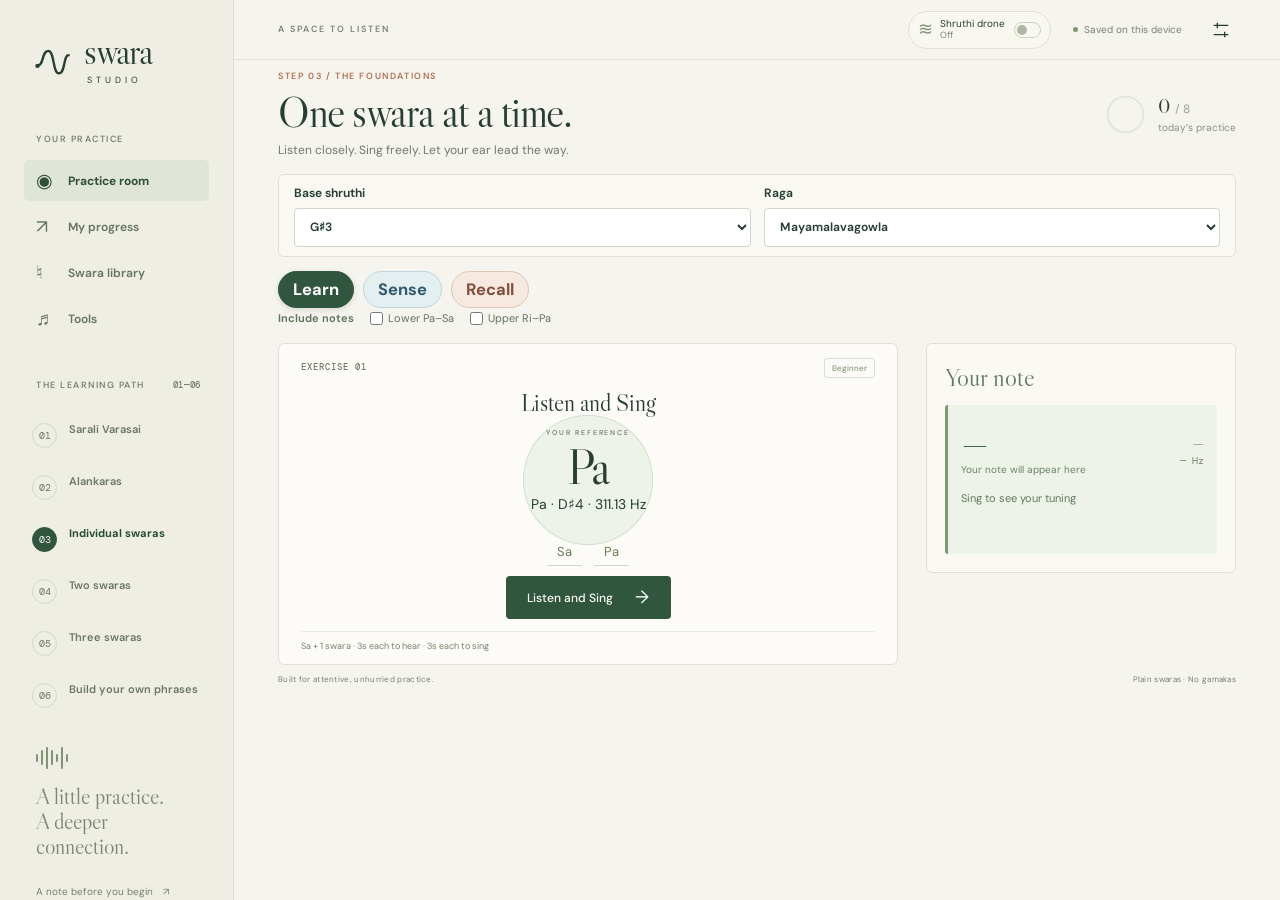
==== commit bea35b10: "Run custom phrase Recall continuously after two-beat cue" ====
--- a/swara-studio/index.html
+++ b/swara-studio/index.html
@@ -8,7 +8,7 @@
   <title>Swara Studio — Listen. Sing. Find your pitch.</title>
   <link rel="icon" href="icon.svg" type="image/svg+xml">
   <link rel="stylesheet" href="styles.css?v=20261127-6">
-  <script type="module" src="app.js?v=20261127-8"></script>
+  <script type="module" src="app.js?v=20261127-9"></script>
 </head>
 <body>
   <a class="skip-link" href="#main">Skip to practice</a>
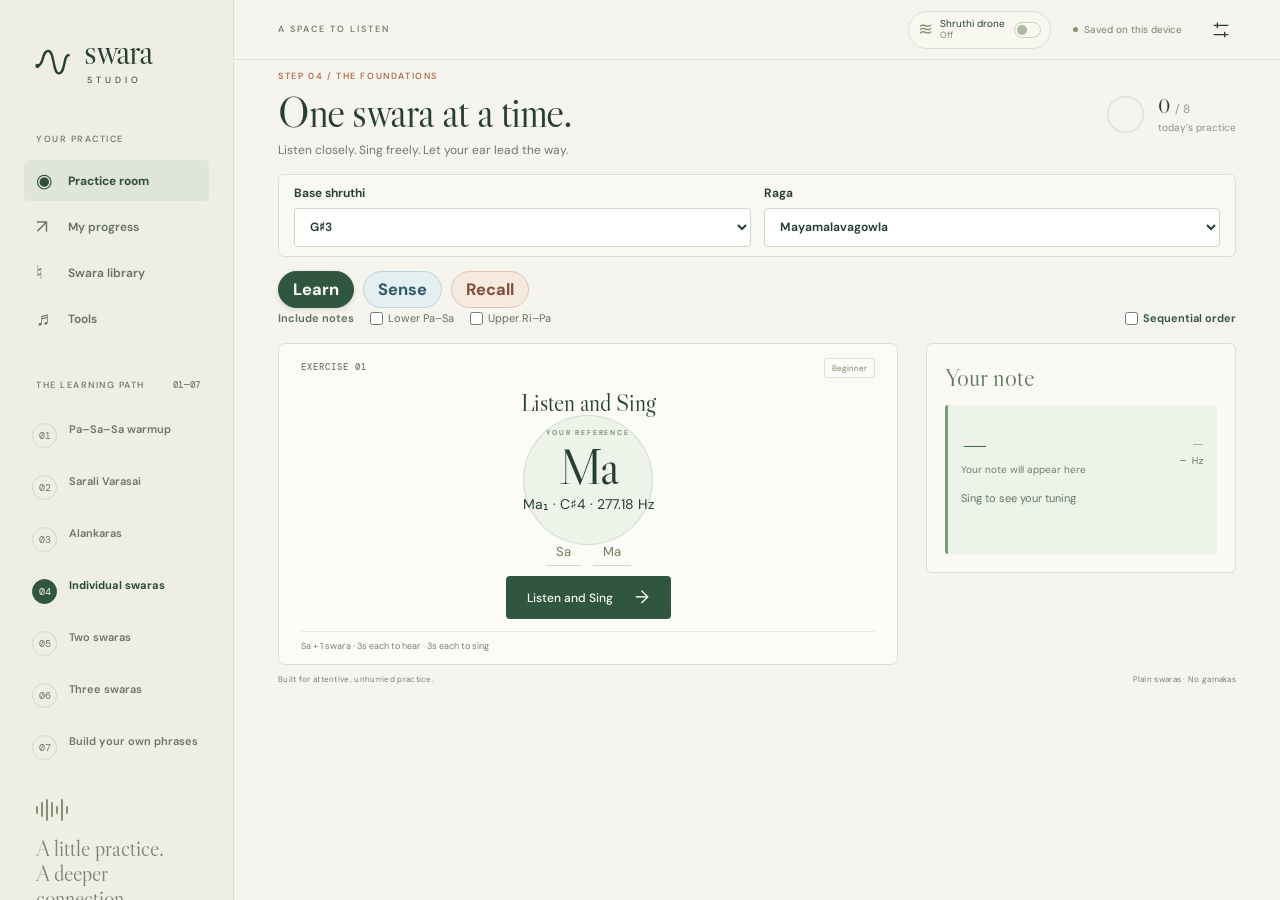
==== commit 8348abcc: "Explain low note scores and add Pa–Sa–Sa warmup with sequential swaras" ====
--- a/swara-studio/index.html
+++ b/swara-studio/index.html
@@ -7,8 +7,8 @@
   <meta name="description" content="Practice Carnatic swaras, develop your ear, and see your singing in real time. A personal music practice studio.">
   <title>Swara Studio — Listen. Sing. Find your pitch.</title>
   <link rel="icon" href="icon.svg" type="image/svg+xml">
-  <link rel="stylesheet" href="styles.css?v=20261127-6">
-  <script type="module" src="app.js?v=20261127-9"></script>
+  <link rel="stylesheet" href="styles.css?v=20261127-11">
+  <script type="module" src="app.js?v=20261127-11"></script>
 </head>
 <body>
   <a class="skip-link" href="#main">Skip to practice</a>
@@ -21,14 +21,15 @@
       <button class="nav-item" data-view="library"><span class="nav-icon">♮</span> Swara library</button>
       <button class="nav-item" data-view="tools"><span class="nav-icon">♬</span> Tools</button>
     </nav>
-    <div class="path-heading"><span class="side-label">THE LEARNING PATH</span><span class="tiny-label">01—06</span></div>
+    <div class="path-heading"><span class="side-label">THE LEARNING PATH</span><span class="tiny-label">01—07</span></div>
     <nav class="learning-path" aria-label="Training steps">
-      <button class="path-item" data-view="sarali"><span class="path-number">01</span><span>Sarali Varasai</span></button>
-      <button class="path-item" data-view="alankara"><span class="path-number">02</span><span>Alankaras</span></button>
-      <button class="path-item active" data-step="1"><span class="path-number">03</span><span>Individual swaras</span></button>
-      <button class="path-item" data-step="2"><span class="path-number">04</span><span>Two swaras</span></button>
-      <button class="path-item" data-step="3"><span class="path-number">05</span><span>Three swaras</span></button>
-      <button class="path-item" data-view="session"><span class="path-number">06</span><span>Build your own phrases</span></button>
+      <button class="path-item" data-warmup><span class="path-number">01</span><span>Pa–Sa–Sa warmup</span></button>
+      <button class="path-item" data-view="sarali"><span class="path-number">02</span><span>Sarali Varasai</span></button>
+      <button class="path-item" data-view="alankara"><span class="path-number">03</span><span>Alankaras</span></button>
+      <button class="path-item active" data-step="1"><span class="path-number">04</span><span>Individual swaras</span></button>
+      <button class="path-item" data-step="2"><span class="path-number">05</span><span>Two swaras</span></button>
+      <button class="path-item" data-step="3"><span class="path-number">06</span><span>Three swaras</span></button>
+      <button class="path-item" data-view="session"><span class="path-number">07</span><span>Build your own phrases</span></button>
     </nav>
     <div class="sidebar-bottom"><div class="small-sound" aria-hidden="true"><i></i><i></i><i></i><i></i><i></i><i></i><i></i></div><p>A little practice.<br>A deeper connection.</p><button id="help-open" class="text-button">A note before you begin <span>↗</span></button></div>
   </aside>
@@ -38,10 +39,10 @@
       <section id="sarali-view" class="view" hidden></section>
       <section id="alankara-view" class="view" hidden></section>
       <section id="practice-view" class="view">
-        <div class="page-heading"><div><p class="eyebrow" id="step-eyebrow">STEP 03 / THE FOUNDATIONS</p><h1 id="page-title">One swara at a time.</h1><p class="page-description" id="page-description">Listen closely. Sing freely. Let your ear lead the way.</p></div><div class="daily-goal"><svg viewBox="0 0 48 48" aria-hidden="true"><circle cx="24" cy="24" r="20"/><circle id="goal-ring" cx="24" cy="24" r="20"/></svg><span><strong id="today-count">0 <span>/ 8</span></strong><small>today’s practice</small></span></div></div>
+        <div class="page-heading"><div><p class="eyebrow" id="step-eyebrow">STEP 04 / THE FOUNDATIONS</p><h1 id="page-title">One swara at a time.</h1><p class="page-description" id="page-description">Listen closely. Sing freely. Let your ear lead the way.</p></div><div class="daily-goal"><svg viewBox="0 0 48 48" aria-hidden="true"><circle cx="24" cy="24" r="20"/><circle id="goal-ring" cx="24" cy="24" r="20"/></svg><span><strong id="today-count">0 <span>/ 8</span></strong><small>today’s practice</small></span></div></div>
         <div class="session-bar"><div id="practice-selection" class="practice-selection"></div></div>
         <div id="exercise-tabs" class="exercise-tabs" role="tablist" aria-label="Practice type"><button role="tab" aria-selected="true" data-mode="sing">Learn</button><button role="tab" aria-selected="false" data-mode="name">Sense</button><button role="tab" aria-selected="false" data-mode="memory">Recall</button></div>
-        <div id="octave-options" class="octave-options" role="group" aria-label="Additional notes"><span>Include notes</span><label><input id="include-lower" type="checkbox"> Lower Pa–Sa</label><label><input id="include-upper" type="checkbox"> Upper Ri–Pa</label></div>
+        <div id="octave-options" class="octave-options" role="group" aria-label="Practice order and additional notes"><span>Include notes</span><label><input id="include-lower" type="checkbox"> Lower Pa–Sa</label><label><input id="include-upper" type="checkbox"> Upper Ri–Pa</label><label id="sequential-option"><input id="practice-sequential" type="checkbox"> Sequential order</label></div>
         <div class="practice-layout">
           <section class="exercise-panel" id="exercise-panel" aria-labelledby="exercise-title">
             <div class="exercise-header"><span class="label" id="exercise-count">EXERCISE 01</span><span class="level-tag" id="level-tag">Beginner</span></div>
--- a/swara-studio/styles.css
+++ b/swara-studio/styles.css
@@ -329,9 +329,15 @@
 .session-result-lines>div{display:flex;align-items:baseline;justify-content:space-between;gap:10px;border-bottom:1px solid #d4e2ce;padding-bottom:6px;font-size:11px}
 .session-result-lines strong{white-space:nowrap}
 .session-result-lines span{text-align:right;color:#61775e}
+.session-result-lines>.session-result-line{display:block}
+.session-result-heading{display:flex;align-items:baseline;justify-content:space-between;gap:10px}
+.session-note-reasons{list-style:none;display:grid;gap:3px;margin:8px 0 2px;padding:0}
+.session-note-reasons li{display:flex;align-items:baseline;justify-content:space-between;gap:12px;padding:5px 8px;border-radius:3px;background:#f9fbf7;font-size:11px}
+.session-note-reasons li span:last-child{color:#6c624b}
 .session-guidance{font-weight:650}
 @media(max-width:700px){.session-builder{padding:17px}.session-fields{grid-template-columns:1fr 1fr}.session-fields label:last-child{grid-column:auto}.session-heading h1{font-size:34px}.session-mic-label{margin-left:0}}
 @media(max-width:580px){.saved-exercises-controls{flex-wrap:wrap}.saved-exercises-controls select{flex-basis:100%}.session-save-row{align-items:stretch;flex-direction:column}.session-save-row label{max-width:none}.session-result-lines>div{align-items:flex-start;flex-direction:column;gap:2px}.session-result-lines span{text-align:left}}
+@media(max-width:580px){.session-result-heading,.session-note-reasons li{align-items:flex-start;flex-direction:column;gap:2px}.session-result-lines>.session-result-line{display:block}}
 .practice-layout #detected-western{font-size:18px}
 .practice-layout #detected-hz{font-size:10px}
 .practice-layout #detected-cents{display:block;margin-top:10px;font-size:11px;color:#61795f}
@@ -472,3 +478,6 @@
 .tool-live-instruction{margin:-4px 0 14px;color:#526e4d;font-size:13px;line-height:1.5}
 @media(max-width:1050px){.start-grid{grid-template-columns:1fr}.start-purpose{grid-column:auto}}
 @media(max-width:620px){.start-card{padding:18px}.start-intro{font-size:18px}.start-selects,.start-notes{grid-template-columns:1fr}.start-note{padding:8px}.start-actions .primary-button,.start-actions .secondary-button{width:100%}}
+
+#sequential-option{margin-left:auto;font-weight:650;color:var(--green)}
+#session-view[data-preset=true] .saved-exercises,#session-view[data-preset=true] .session-notes-label,#session-view[data-preset=true] #session-notes,#session-view[data-preset=true] .session-octave-cue,#session-view[data-preset=true] .session-swatches,#session-view[data-preset=true] .session-save-row{display:none}
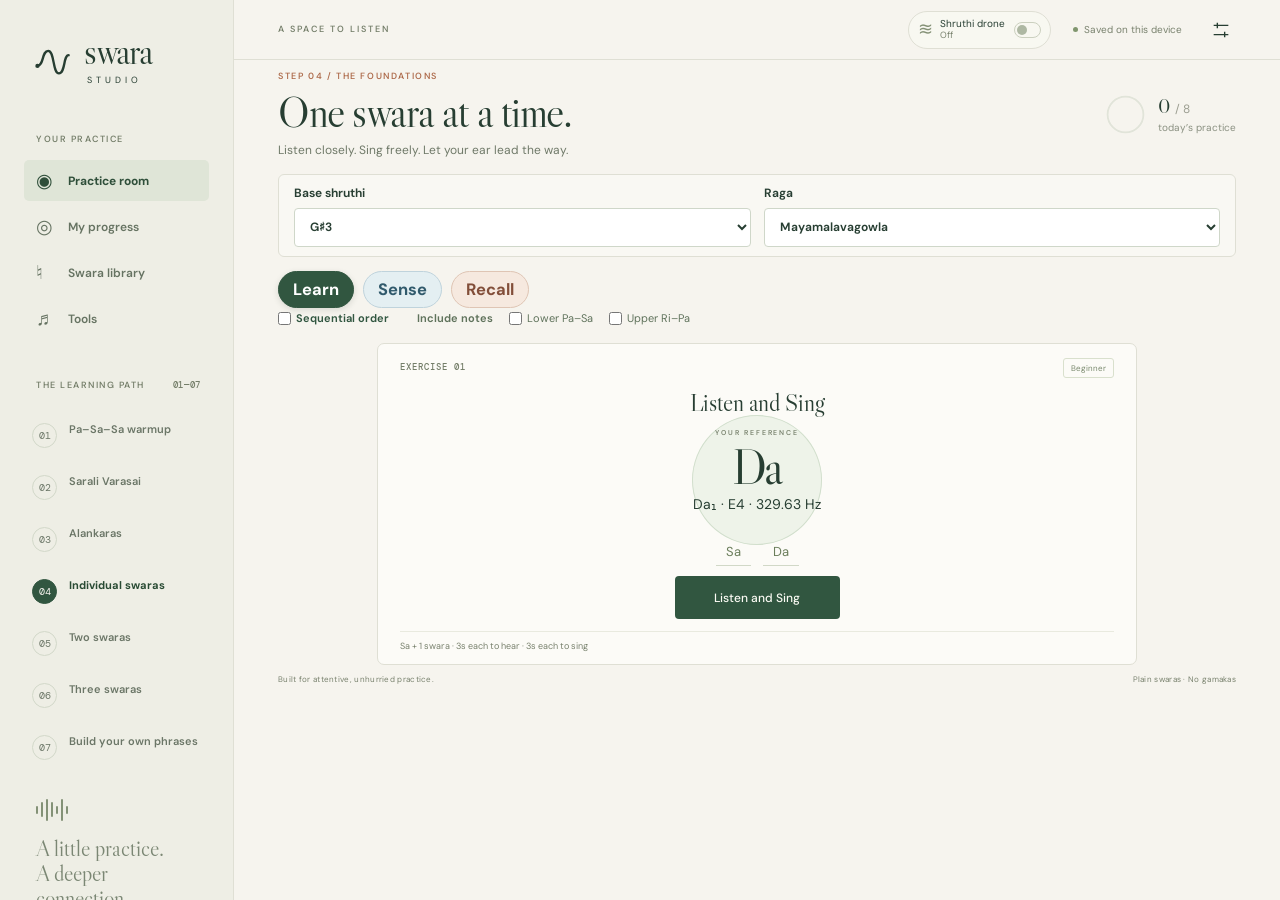
==== commit e537a15f: "Compare asked and answered swaras in Sense and Recall" ====
--- a/swara-studio/index.html
+++ b/swara-studio/index.html
@@ -7,8 +7,8 @@
   <meta name="description" content="Practice Carnatic swaras, develop your ear, and see your singing in real time. A personal music practice studio.">
   <title>Swara Studio — Listen. Sing. Find your pitch.</title>
   <link rel="icon" href="icon.svg" type="image/svg+xml">
-  <link rel="stylesheet" href="styles.css?v=20261127-11">
-  <script type="module" src="app.js?v=20261127-11"></script>
+  <link rel="stylesheet" href="styles.css?v=20261127-12">
+  <script type="module" src="app.js?v=20261127-12"></script>
 </head>
 <body>
   <a class="skip-link" href="#main">Skip to practice</a>
@@ -17,7 +17,7 @@
     <div class="side-label">YOUR PRACTICE</div>
     <nav class="main-nav" aria-label="Main navigation">
       <button class="nav-item active" data-view="practice"><span class="nav-icon">◉</span> Practice room</button>
-      <button class="nav-item" data-view="progress"><span class="nav-icon">↗</span> My progress</button>
+      <button class="nav-item" data-view="progress"><span class="nav-icon">◎</span> My progress</button>
       <button class="nav-item" data-view="library"><span class="nav-icon">♮</span> Swara library</button>
       <button class="nav-item" data-view="tools"><span class="nav-icon">♬</span> Tools</button>
     </nav>
@@ -31,7 +31,7 @@
       <button class="path-item" data-step="3"><span class="path-number">06</span><span>Three swaras</span></button>
       <button class="path-item" data-view="session"><span class="path-number">07</span><span>Build your own phrases</span></button>
     </nav>
-    <div class="sidebar-bottom"><div class="small-sound" aria-hidden="true"><i></i><i></i><i></i><i></i><i></i><i></i><i></i></div><p>A little practice.<br>A deeper connection.</p><button id="help-open" class="text-button">A note before you begin <span>↗</span></button></div>
+    <div class="sidebar-bottom"><div class="small-sound" aria-hidden="true"><i></i><i></i><i></i><i></i><i></i><i></i><i></i></div><p>A little practice.<br>A deeper connection.</p><button id="help-open" class="text-button">A note before you begin</button></div>
   </aside>
   <div class="workspace">
     <header class="topbar"><span class="topbar-label">A SPACE TO LISTEN</span><div class="topbar-right"><button id="drone-toggle" class="drone-button" aria-label="Shruthi drone: off" aria-pressed="false"><span class="drone-symbol" aria-hidden="true">≋</span><span>Shruthi drone<small id="drone-status">Off</small></span><span class="switch" aria-hidden="true"></span></button><span class="local-status"><i></i> Saved on this device</span><button id="settings-open" class="icon-button" aria-label="Practice settings"><svg viewBox="0 0 24 24" fill="none" stroke="currentColor" stroke-width="1.5" aria-hidden="true"><path d="M4 7h16M4 17h16M8 4v6M16 14v6"/></svg></button></div></header>
@@ -42,7 +42,7 @@
         <div class="page-heading"><div><p class="eyebrow" id="step-eyebrow">STEP 04 / THE FOUNDATIONS</p><h1 id="page-title">One swara at a time.</h1><p class="page-description" id="page-description">Listen closely. Sing freely. Let your ear lead the way.</p></div><div class="daily-goal"><svg viewBox="0 0 48 48" aria-hidden="true"><circle cx="24" cy="24" r="20"/><circle id="goal-ring" cx="24" cy="24" r="20"/></svg><span><strong id="today-count">0 <span>/ 8</span></strong><small>today’s practice</small></span></div></div>
         <div class="session-bar"><div id="practice-selection" class="practice-selection"></div></div>
         <div id="exercise-tabs" class="exercise-tabs" role="tablist" aria-label="Practice type"><button role="tab" aria-selected="true" data-mode="sing">Learn</button><button role="tab" aria-selected="false" data-mode="name">Sense</button><button role="tab" aria-selected="false" data-mode="memory">Recall</button></div>
-        <div id="octave-options" class="octave-options" role="group" aria-label="Practice order and additional notes"><span>Include notes</span><label><input id="include-lower" type="checkbox"> Lower Pa–Sa</label><label><input id="include-upper" type="checkbox"> Upper Ri–Pa</label><label id="sequential-option"><input id="practice-sequential" type="checkbox"> Sequential order</label></div>
+        <div id="octave-options" class="octave-options" role="group" aria-label="Practice order and additional notes"><label id="sequential-option"><input id="practice-sequential" type="checkbox"> Sequential order</label><span>Include notes</span><label><input id="include-lower" type="checkbox"> Lower Pa–Sa</label><label><input id="include-upper" type="checkbox"> Upper Ri–Pa</label></div>
         <div class="practice-layout">
           <section class="exercise-panel" id="exercise-panel" aria-labelledby="exercise-title">
             <div class="exercise-header"><span class="label" id="exercise-count">EXERCISE 01</span><span class="level-tag" id="level-tag">Beginner</span></div>
@@ -51,18 +51,11 @@
             <div class="note-stage" id="note-stage"><div class="sound-orbit" aria-hidden="true"><svg viewBox="0 0 230 230"><circle cx="115" cy="115" r="109"/><circle cx="115" cy="115" r="91"/><circle cx="115" cy="115" r="73"/><path d="M1 115h27m174 0h27M115 1v27m0 174v27"/></svg></div><div class="recall-fill" id="recall-fill" role="progressbar" aria-label="Pitch feedback for the current swara" aria-valuemin="0" aria-valuemax="100" aria-valuenow="0" aria-valuetext="No singing detected"><div id="pitch-fill-segments" class="pitch-fill-segments" aria-hidden="true"></div></div><div class="reference-note"><span class="note-kicker" id="note-kicker">YOUR REFERENCE</span><strong id="target-name">Sa</strong><span id="target-western">G♯3 · 207.65 Hz</span><span id="pitch-feedback-state" class="pitch-feedback-state"></span></div></div>
             <div class="sequence" id="sequence" hidden></div>
             <div class="phase-strip"><span class="phase-dot" id="phase-dot"></span><span id="phase-label">A quiet breath, then begin.</span><span class="phase-time" id="phase-time"></span></div>
-            <div class="exercise-actions"><button id="preview-note" class="secondary-button" aria-label="Play the swara"><svg viewBox="0 0 20 20" fill="none" stroke="currentColor" stroke-width="1.5" aria-hidden="true"><path d="M3 8v4h3l4 3V5L6 8H3zM13 6c3 2 3 6 0 8M15 3c5 4 5 10 0 14"/></svg><span>Play</span></button><button id="begin" class="primary-button"><span>Listen and Sing</span><span aria-hidden="true">→</span></button></div>
+            <div class="exercise-actions"><button id="preview-note" class="secondary-button" aria-label="Play the swara"><svg viewBox="0 0 20 20" fill="none" stroke="currentColor" stroke-width="1.5" aria-hidden="true"><path d="M3 8v4h3l4 3V5L6 8H3zM13 6c3 2 3 6 0 8M15 3c5 4 5 10 0 14"/></svg><span>Play</span></button><button id="begin" class="primary-button"><span>Listen and Sing</span></button></div>
             <div id="answer-options" class="answer-options" hidden aria-label="Name the swaras in order"></div>
-            <div id="answer-controls" class="answer-controls" hidden><button id="answer-undo" class="secondary-button" type="button" disabled>Undo last</button><button id="answer-clear" class="secondary-button" type="button" disabled>Clear all</button><button id="answer-submit" class="primary-button" type="button" disabled>Check answer <span aria-hidden="true">→</span></button></div>
+            <div id="answer-controls" class="answer-controls" hidden><button id="answer-undo" class="secondary-button" type="button" disabled>Undo last</button><button id="answer-clear" class="secondary-button" type="button" disabled>Clear all</button><button id="answer-submit" class="primary-button" type="button" disabled>Check answer</button></div>
             <div class="panel-foot"><span id="duration-caption">3s per reference swara · 3s singing</span></div>
           </section>
-          <aside class="pitch-panel" aria-labelledby="pitch-title">
-            <h2 id="pitch-title">Your note</h2>
-            <div class="practice-live-readout" aria-label="Current sung pitch">
-              <div class="practice-live-notes"><div><strong id="detected-note" aria-live="polite">—</strong><span id="detected-full">Your note will appear here</span></div><div><strong id="detected-western">—</strong><span id="detected-hz">— Hz</span></div></div>
-              <p id="detected-cents">Sing to see your tuning</p>
-            </div>
-          </aside>
         </div>
         <footer class="page-footer"><span>Built for attentive, unhurried practice.</span><span>Plain swaras · No gamakas</span></footer>
       </section>
@@ -72,8 +65,8 @@
       <section id="tools-view" class="view" hidden></section>
     </main>
   </div>
-  <dialog id="settings-dialog"><form method="dialog"><div class="dialog-heading"><div><p class="eyebrow">MAKE IT YOURS</p><h2>Practice settings</h2></div><button class="icon-button dialog-close" aria-label="Close settings" value="cancel">✕</button></div><p class="dialog-description">A comfortable starting note makes room for better listening.</p><label for="shruthi-select">Base shruthi <span>Your Sa</span></label><select id="shruthi-select"></select><label for="raga-select">Raga</label><select id="raga-select"><option value="mayamalavagowla">Mayamalavagowla</option><option value="kalyani">Kalyani</option><option value="sankarabharanam">Sankarabharanam</option><option value="harikambhoji">Harikambhoji</option><option value="kharaharapriya">Kharaharapriya</option><option value="mohanam">Mohanam</option></select><p class="field-note">Practice notes and naming choices follow the selected raga. Explore their scales in the Swara library.</p><label for="level-select">Difficulty</label><select id="level-select"><option value="beginner">Beginner · ±35 cents</option><option value="intermediate">Intermediate · ±25 cents</option><option value="advanced">Advanced · ±15 cents</option></select><div class="form-columns"><div><label for="duration-select">Reference swara playback</label><select id="duration-select"><option value="3" selected>3 seconds per swara</option><option value="5">5 seconds per swara</option><option value="10">10 seconds per swara</option></select></div><div><label for="response-select">Time to sing</label><select id="response-select"><option value="3" selected>3 seconds per note</option><option value="5">5 seconds per note</option><option value="10">10 seconds per note</option></select></div></div><button id="settings-save" value="save" class="primary-button full-width">Save settings <span>→</span></button></form></dialog>
-  <dialog id="help-dialog"><form method="dialog"><div class="dialog-heading"><div><p class="eyebrow">WELCOME TO SWARA STUDIO</p><h2>Make space for a note.</h2></div><button class="icon-button" aria-label="Close guide">✕</button></div><div class="help-steps"><p><strong>01 &nbsp; Settle into your shruthi.</strong>Choose a comfortable base shruthi in Practice settings. You can change your Sa anytime.</p><p><strong>02 &nbsp; Listen, then sing.</strong>Use headphones and a quiet room. Begin practice, allow the microphone, and follow the prompts.</p><p><strong>03 &nbsp; Watch your voice.</strong>During practice, Your note shows the swara you are singing. Open Tools → Sing when you want the full pitch graph.</p></div><p class="privacy-note">Your microphone is used for pitch feedback and singing practice when you start them. Recordings and pitch analysis stay in this browser. Progress is saved on this device.</p><button class="primary-button full-width">Let’s practice <span>→</span></button></form></dialog>
+  <dialog id="settings-dialog"><form method="dialog"><div class="dialog-heading"><div><p class="eyebrow">MAKE IT YOURS</p><h2>Practice settings</h2></div><button class="icon-button dialog-close" aria-label="Close settings" value="cancel">✕</button></div><p class="dialog-description">A comfortable starting note makes room for better listening.</p><label for="shruthi-select">Base shruthi <span>Your Sa</span></label><select id="shruthi-select"></select><label for="raga-select">Raga</label><select id="raga-select"><option value="mayamalavagowla">Mayamalavagowla</option><option value="kalyani">Kalyani</option><option value="sankarabharanam">Sankarabharanam</option><option value="harikambhoji">Harikambhoji</option><option value="kharaharapriya">Kharaharapriya</option><option value="mohanam">Mohanam</option></select><p class="field-note">Practice notes and naming choices follow the selected raga. Explore their scales in the Swara library.</p><label for="level-select">Difficulty</label><select id="level-select"><option value="beginner">Beginner · ±35 cents</option><option value="intermediate">Intermediate · ±25 cents</option><option value="advanced">Advanced · ±15 cents</option></select><div class="form-columns"><div><label for="duration-select">Reference swara playback</label><select id="duration-select"><option value="3" selected>3 seconds per swara</option><option value="5">5 seconds per swara</option><option value="10">10 seconds per swara</option></select></div><div><label for="response-select">Time to sing</label><select id="response-select"><option value="3" selected>3 seconds per note</option><option value="5">5 seconds per note</option><option value="10">10 seconds per note</option></select></div></div><button id="settings-save" value="save" class="primary-button full-width">Save settings</button></form></dialog>
+  <dialog id="help-dialog"><form method="dialog"><div class="dialog-heading"><div><p class="eyebrow">WELCOME TO SWARA STUDIO</p><h2>Make space for a note.</h2></div><button class="icon-button" aria-label="Close guide">✕</button></div><div class="help-steps"><p><strong>01 &nbsp; Settle into your shruthi.</strong>Choose a comfortable base shruthi in Practice settings. You can change your Sa anytime.</p><p><strong>02 &nbsp; Listen, then sing.</strong>Use headphones and a quiet room. Begin practice, allow the microphone, and follow the prompts.</p><p><strong>03 &nbsp; Watch your voice.</strong>The center circle shows whether you are in tune, sharp, or flat. Open Tools, then Sing, for the full pitch graph.</p></div><p class="privacy-note">Your microphone is used for pitch feedback and singing practice when you start them. Recordings and pitch analysis stay in this browser. Progress is saved on this device.</p><button class="primary-button full-width">Let’s practice</button></form></dialog>
   <div id="toast" class="toast" role="status" hidden></div>
 </body>
 </html>
--- a/swara-studio/styles.css
+++ b/swara-studio/styles.css
@@ -479,5 +479,13 @@
 @media(max-width:1050px){.start-grid{grid-template-columns:1fr}.start-purpose{grid-column:auto}}
 @media(max-width:620px){.start-card{padding:18px}.start-intro{font-size:18px}.start-selects,.start-notes{grid-template-columns:1fr}.start-note{padding:8px}.start-actions .primary-button,.start-actions .secondary-button{width:100%}}
 
-#sequential-option{margin-left:auto;font-weight:650;color:var(--green)}
+#sequential-option{margin-right:12px;font-weight:650;color:var(--green)}
 #session-view[data-preset=true] .saved-exercises,#session-view[data-preset=true] .session-notes-label,#session-view[data-preset=true] #session-notes,#session-view[data-preset=true] .session-octave-cue,#session-view[data-preset=true] .session-swatches,#session-view[data-preset=true] .session-save-row{display:none}
+
+.feedback-playback{display:flex;flex-wrap:wrap;gap:8px;margin:13px 0 5px}
+.feedback-playback .secondary-button{height:36px;min-width:155px;padding:0 12px;font-size:11px}
+.feedback-playback .secondary-button:disabled{cursor:default}
+.session-results .feedback-playback{margin:12px 0}
+@media(max-width:520px){.feedback-playback .secondary-button{flex:1;min-width:135px}}
+
+.practice-layout{grid-template-columns:minmax(0,1fr);max-width:760px;margin-inline:auto}
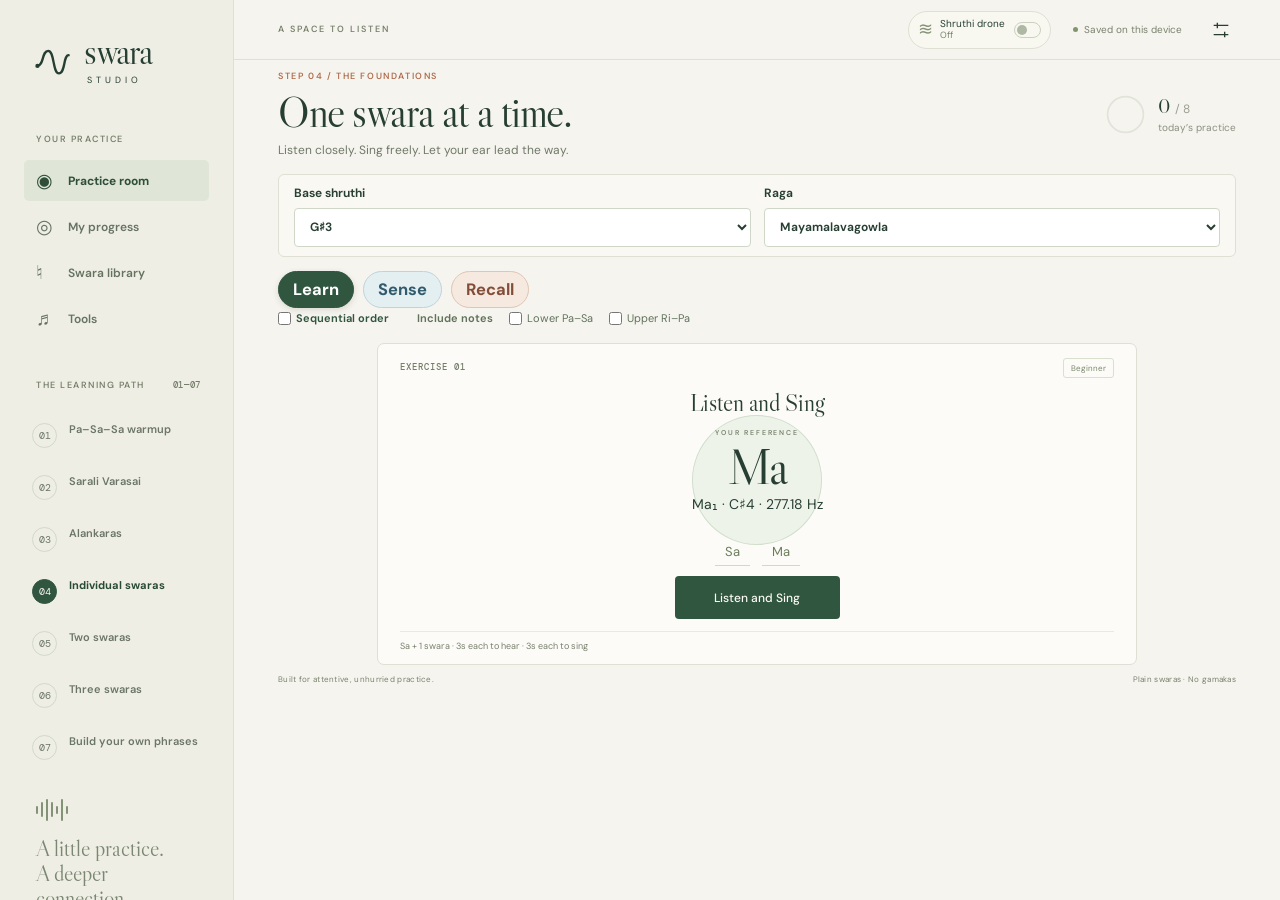
==== commit 77e0c415: "Show Sense note choices without the large note circle" ====
--- a/swara-studio/index.html
+++ b/swara-studio/index.html
@@ -7,8 +7,8 @@
   <meta name="description" content="Practice Carnatic swaras, develop your ear, and see your singing in real time. A personal music practice studio.">
   <title>Swara Studio — Listen. Sing. Find your pitch.</title>
   <link rel="icon" href="icon.svg" type="image/svg+xml">
-  <link rel="stylesheet" href="styles.css?v=20261127-12">
-  <script type="module" src="app.js?v=20261127-12"></script>
+  <link rel="stylesheet" href="styles.css?v=20261127-13">
+  <script type="module" src="app.js?v=20261127-13"></script>
 </head>
 <body>
   <a class="skip-link" href="#main">Skip to practice</a>
--- a/swara-studio/styles.css
+++ b/swara-studio/styles.css
@@ -489,3 +489,4 @@
 @media(max-width:520px){.feedback-playback .secondary-button{flex:1;min-width:135px}}
 
 .practice-layout{grid-template-columns:minmax(0,1fr);max-width:760px;margin-inline:auto}
+.exercise-panel.show-answer .note-stage{display:none}
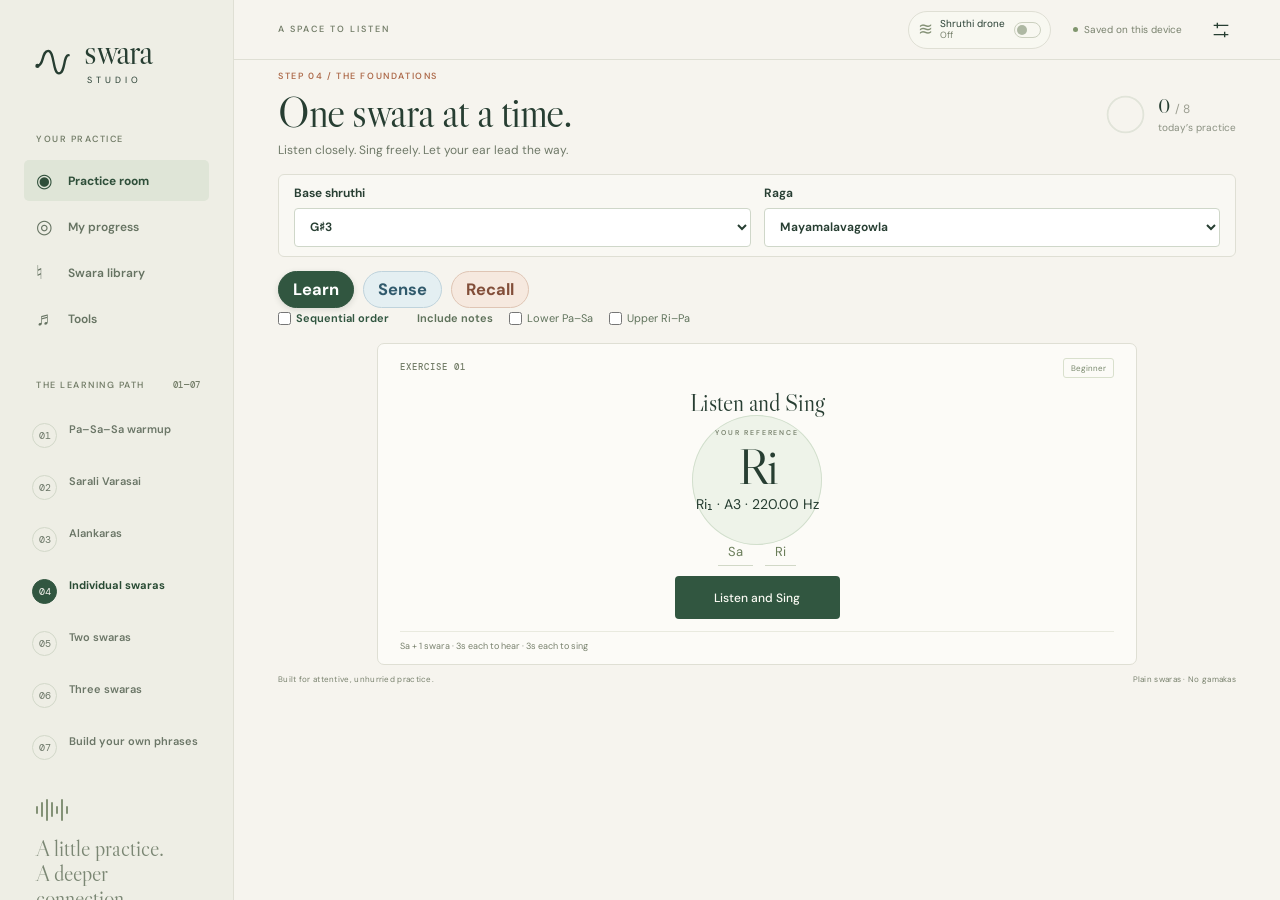
==== commit 6745a86a: "Suggest base shruthi from a comfortable sung aa" ====
--- a/swara-studio/index.html
+++ b/swara-studio/index.html
@@ -7,8 +7,8 @@
   <meta name="description" content="Practice Carnatic swaras, develop your ear, and see your singing in real time. A personal music practice studio.">
   <title>Swara Studio — Listen. Sing. Find your pitch.</title>
   <link rel="icon" href="icon.svg" type="image/svg+xml">
-  <link rel="stylesheet" href="styles.css?v=20261127-13">
-  <script type="module" src="app.js?v=20261127-13"></script>
+  <link rel="stylesheet" href="styles.css?v=20261128-1">
+  <script type="module" src="app.js?v=20261128-1"></script>
 </head>
 <body>
   <a class="skip-link" href="#main">Skip to practice</a>
--- a/swara-studio/styles.css
+++ b/swara-studio/styles.css
@@ -490,3 +490,18 @@
 
 .practice-layout{grid-template-columns:minmax(0,1fr);max-width:760px;margin-inline:auto}
 .exercise-panel.show-answer .note-stage{display:none}
+
+.tool-tabs button[data-tool=find]{--tab-ink:#765335;--tab-bg:#f1e9dc;--tab-border:#dccab4}
+.tool-find{max-width:760px}
+.tool-find h2{font:30px/1.15 var(--serif);margin:0 0 6px}
+.tool-find>p:not(.tool-caption){color:#6f7968;font-size:13px}
+.tool-find-actions{display:flex;align-items:center;flex-wrap:wrap;gap:12px;margin:20px 0 12px}
+.tool-find-actions .primary-button{min-width:120px}
+#tool-find-status{font-size:12px;color:#61775c}
+.tool-find-progress{height:7px;border-radius:7px;background:#e6eadf;overflow:hidden;max-width:480px}
+.tool-find-progress i{display:block;height:100%;width:0;background:#6c9a69;transition:width .08s linear}
+.tool-find-result{display:grid;justify-items:start;gap:7px;margin-top:18px;padding:18px;border:1px solid #ceddc6;border-radius:5px;background:#edf4e8}
+.tool-find-result strong{font:42px/1 var(--serif);color:var(--green)}
+.tool-find-result p{font-size:12px;color:#5d735b}
+.tool-find-result .primary-button{margin-top:6px}
+.tool-find .tool-caption{margin-top:17px}
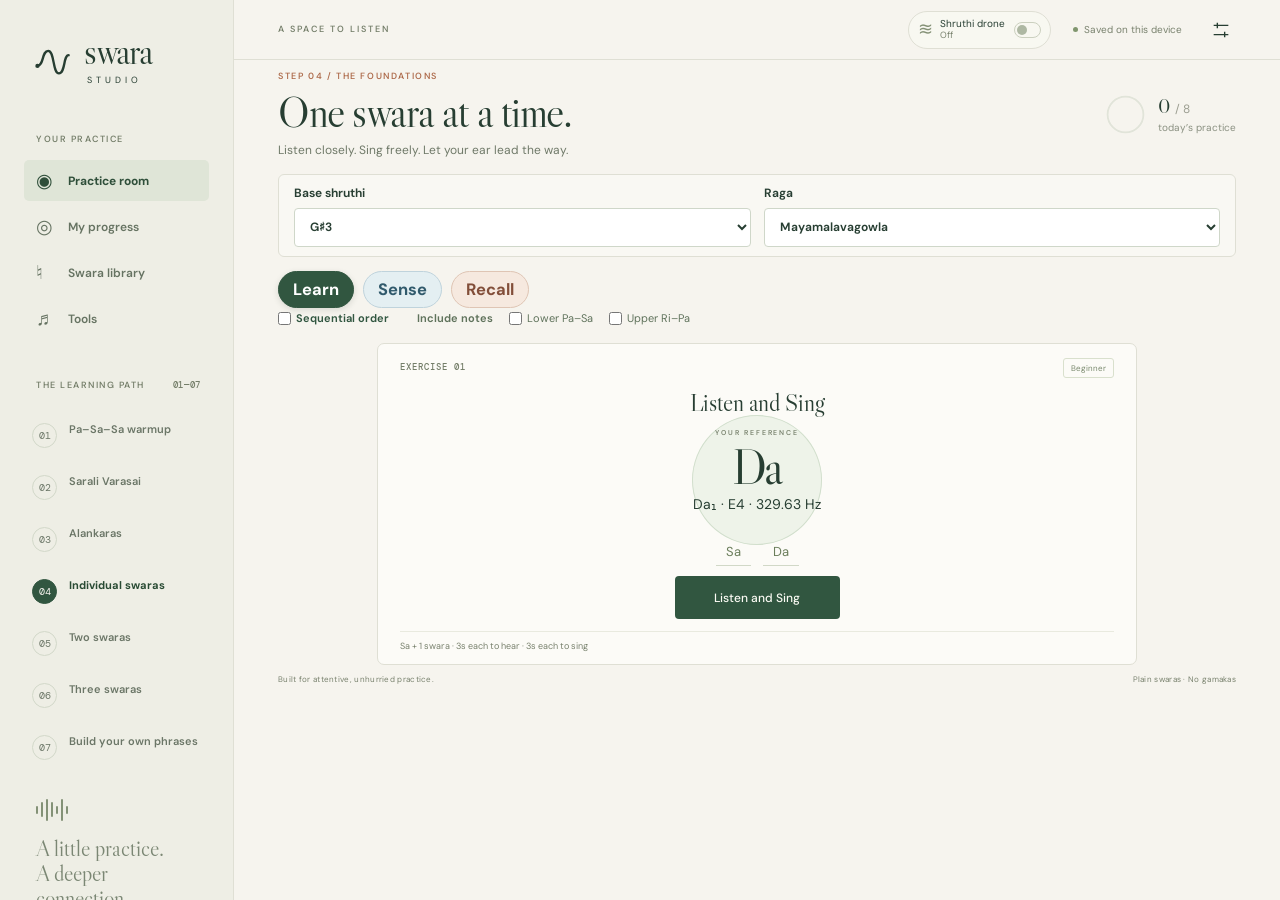
==== commit b62bee04: "Clear completed phrase stage and recover from stalled audio" ====
--- a/swara-studio/index.html
+++ b/swara-studio/index.html
@@ -8,7 +8,7 @@
   <title>Swara Studio — Listen. Sing. Find your pitch.</title>
   <link rel="icon" href="icon.svg" type="image/svg+xml">
   <link rel="stylesheet" href="styles.css?v=20261128-1">
-  <script type="module" src="app.js?v=20261128-1"></script>
+  <script type="module" src="app.js?v=20261128-2"></script>
 </head>
 <body>
   <a class="skip-link" href="#main">Skip to practice</a>
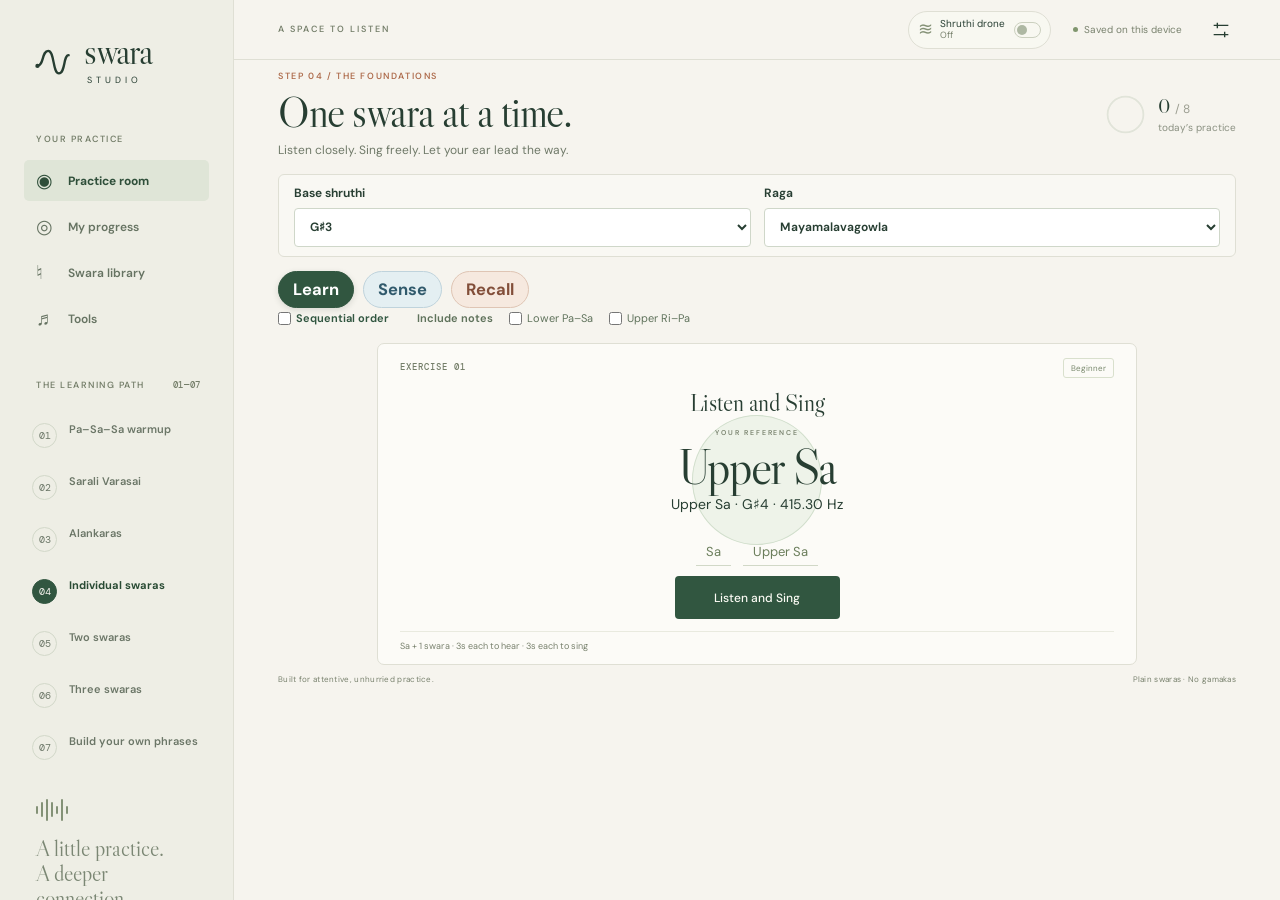
==== commit a9908852: "Add three selectable Pa–Sa–Sa warmup patterns" ====
--- a/swara-studio/index.html
+++ b/swara-studio/index.html
@@ -7,8 +7,8 @@
   <meta name="description" content="Practice Carnatic swaras, develop your ear, and see your singing in real time. A personal music practice studio.">
   <title>Swara Studio — Listen. Sing. Find your pitch.</title>
   <link rel="icon" href="icon.svg" type="image/svg+xml">
-  <link rel="stylesheet" href="styles.css?v=20261128-1">
-  <script type="module" src="app.js?v=20261128-2"></script>
+  <link rel="stylesheet" href="styles.css?v=20261128-3">
+  <script type="module" src="app.js?v=20261128-3"></script>
 </head>
 <body>
   <a class="skip-link" href="#main">Skip to practice</a>
--- a/swara-studio/styles.css
+++ b/swara-studio/styles.css
@@ -481,6 +481,11 @@
 
 #sequential-option{margin-right:12px;font-weight:650;color:var(--green)}
 #session-view[data-preset=true] .saved-exercises,#session-view[data-preset=true] .session-notes-label,#session-view[data-preset=true] #session-notes,#session-view[data-preset=true] .session-octave-cue,#session-view[data-preset=true] .session-swatches,#session-view[data-preset=true] .session-save-row{display:none}
+.warmup-patterns{display:grid;gap:6px;margin-bottom:15px}
+.warmup-patterns button{display:flex;align-items:baseline;gap:12px;width:100%;padding:9px 12px;text-align:left;border:1px solid #d1dccb;border-radius:4px;background:#f8faf5;color:var(--ink);font-size:12px;line-height:1.4}
+.warmup-patterns button span{flex:none;color:#6f806d;font:10px var(--mono)}
+.warmup-patterns button[aria-pressed=true]{background:#e8f1e3;border-color:#779b72;color:var(--green);font-weight:650}
+#session-view.session-practicing .warmup-patterns{display:none}
 
 .feedback-playback{display:flex;flex-wrap:wrap;gap:8px;margin:13px 0 5px}
 .feedback-playback .secondary-button{height:36px;min-width:155px;padding:0 12px;font-size:11px}
